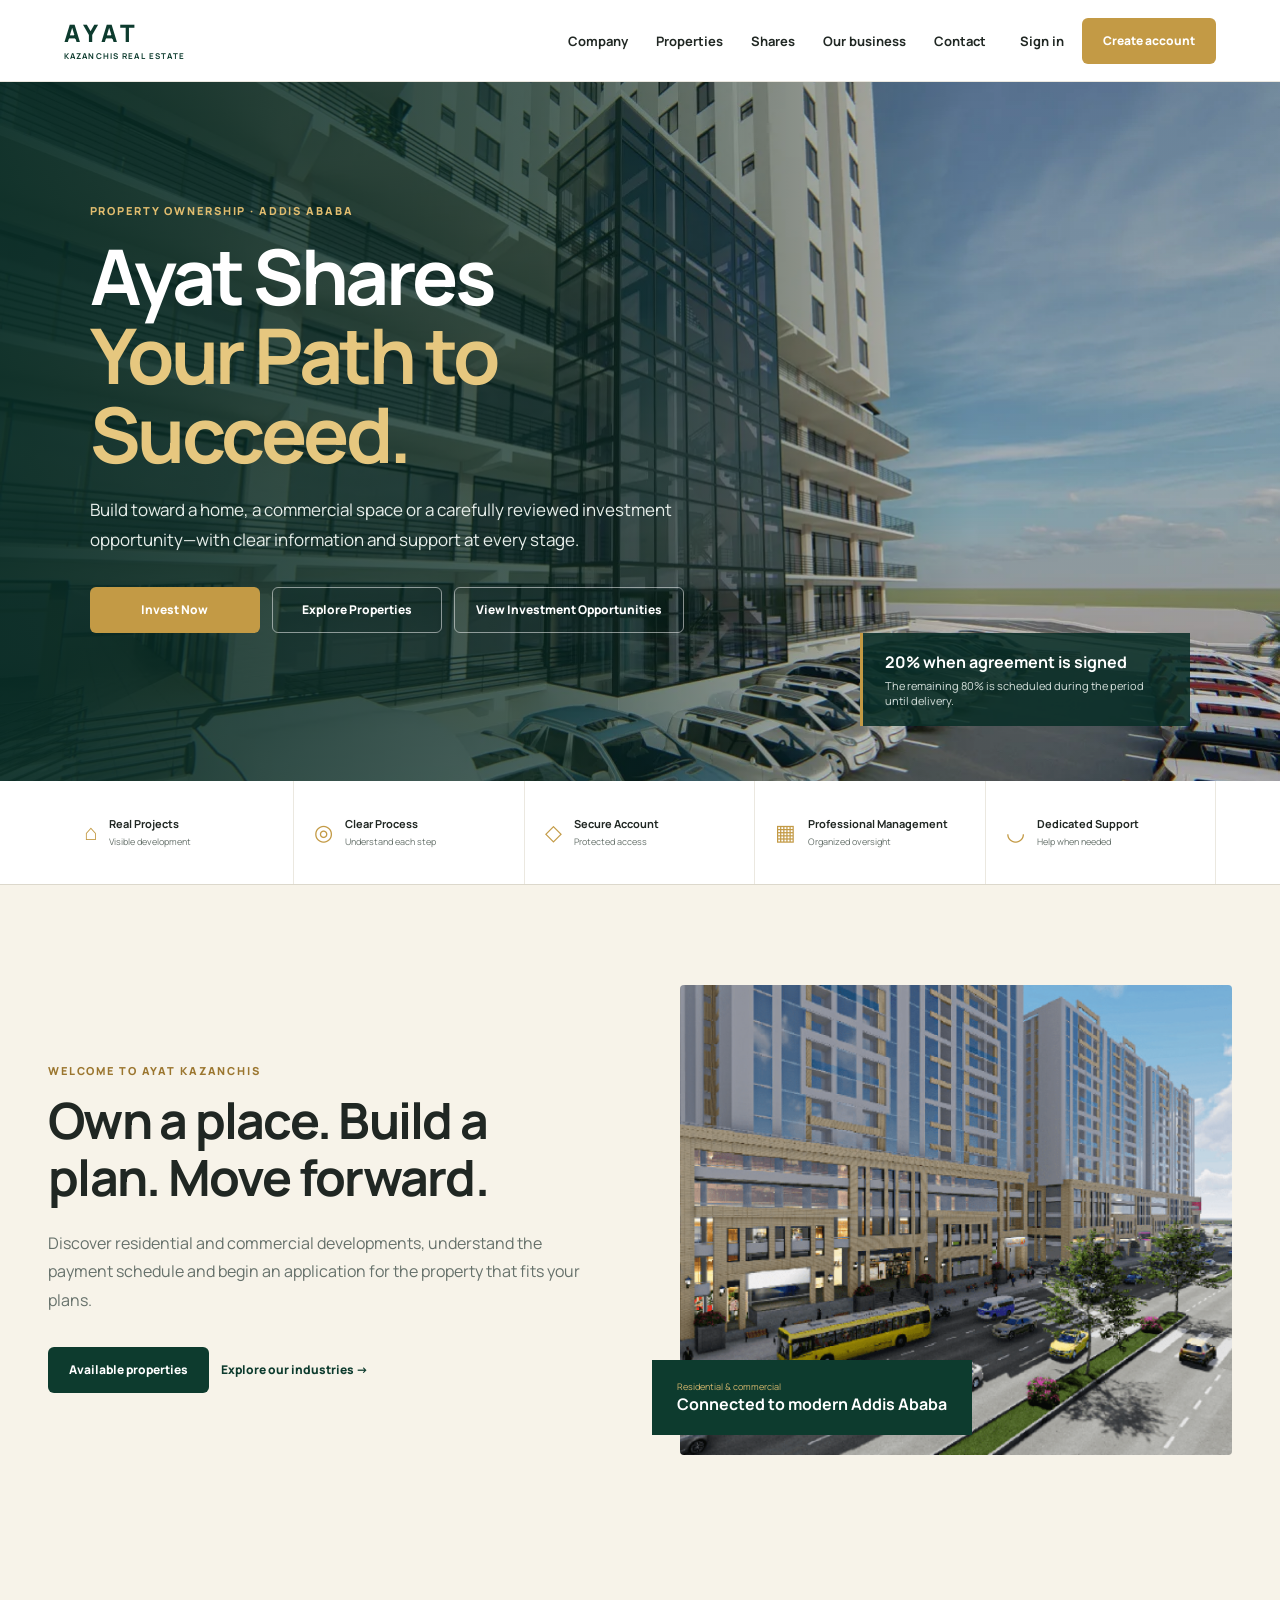
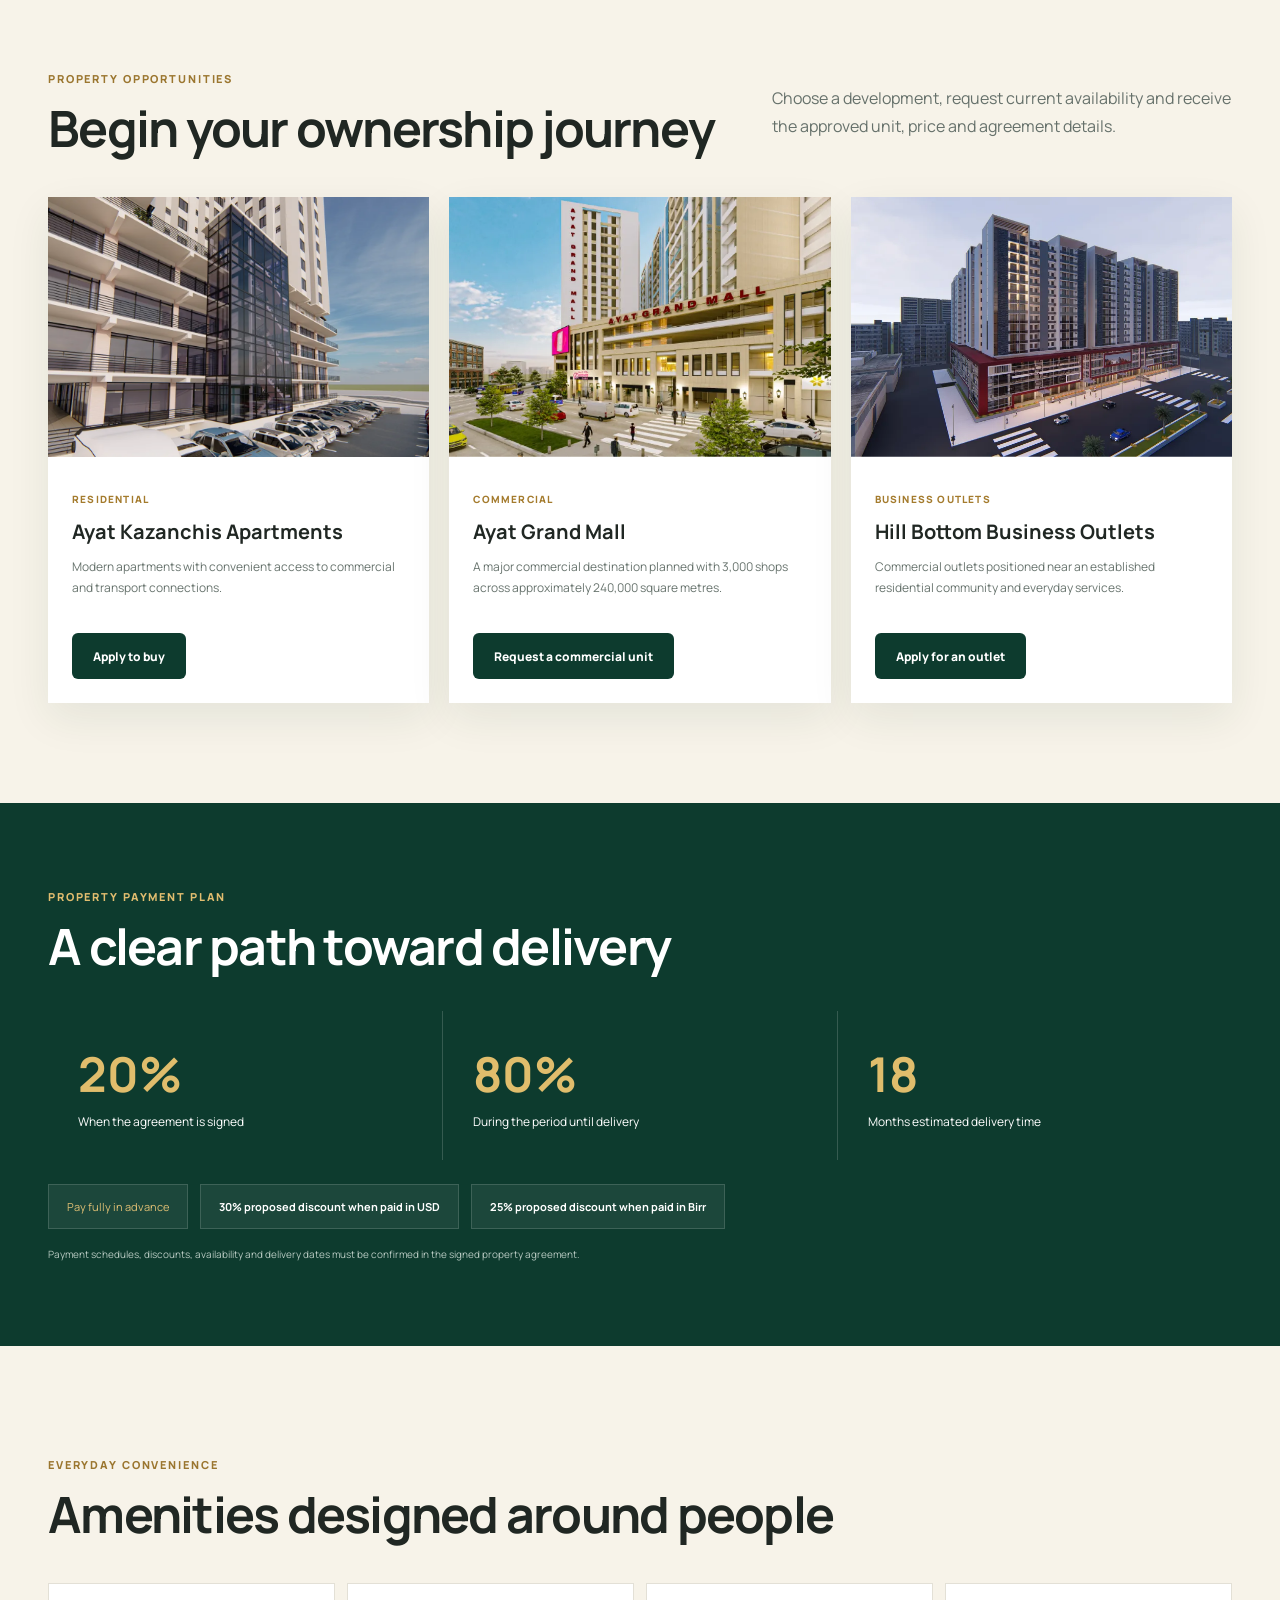
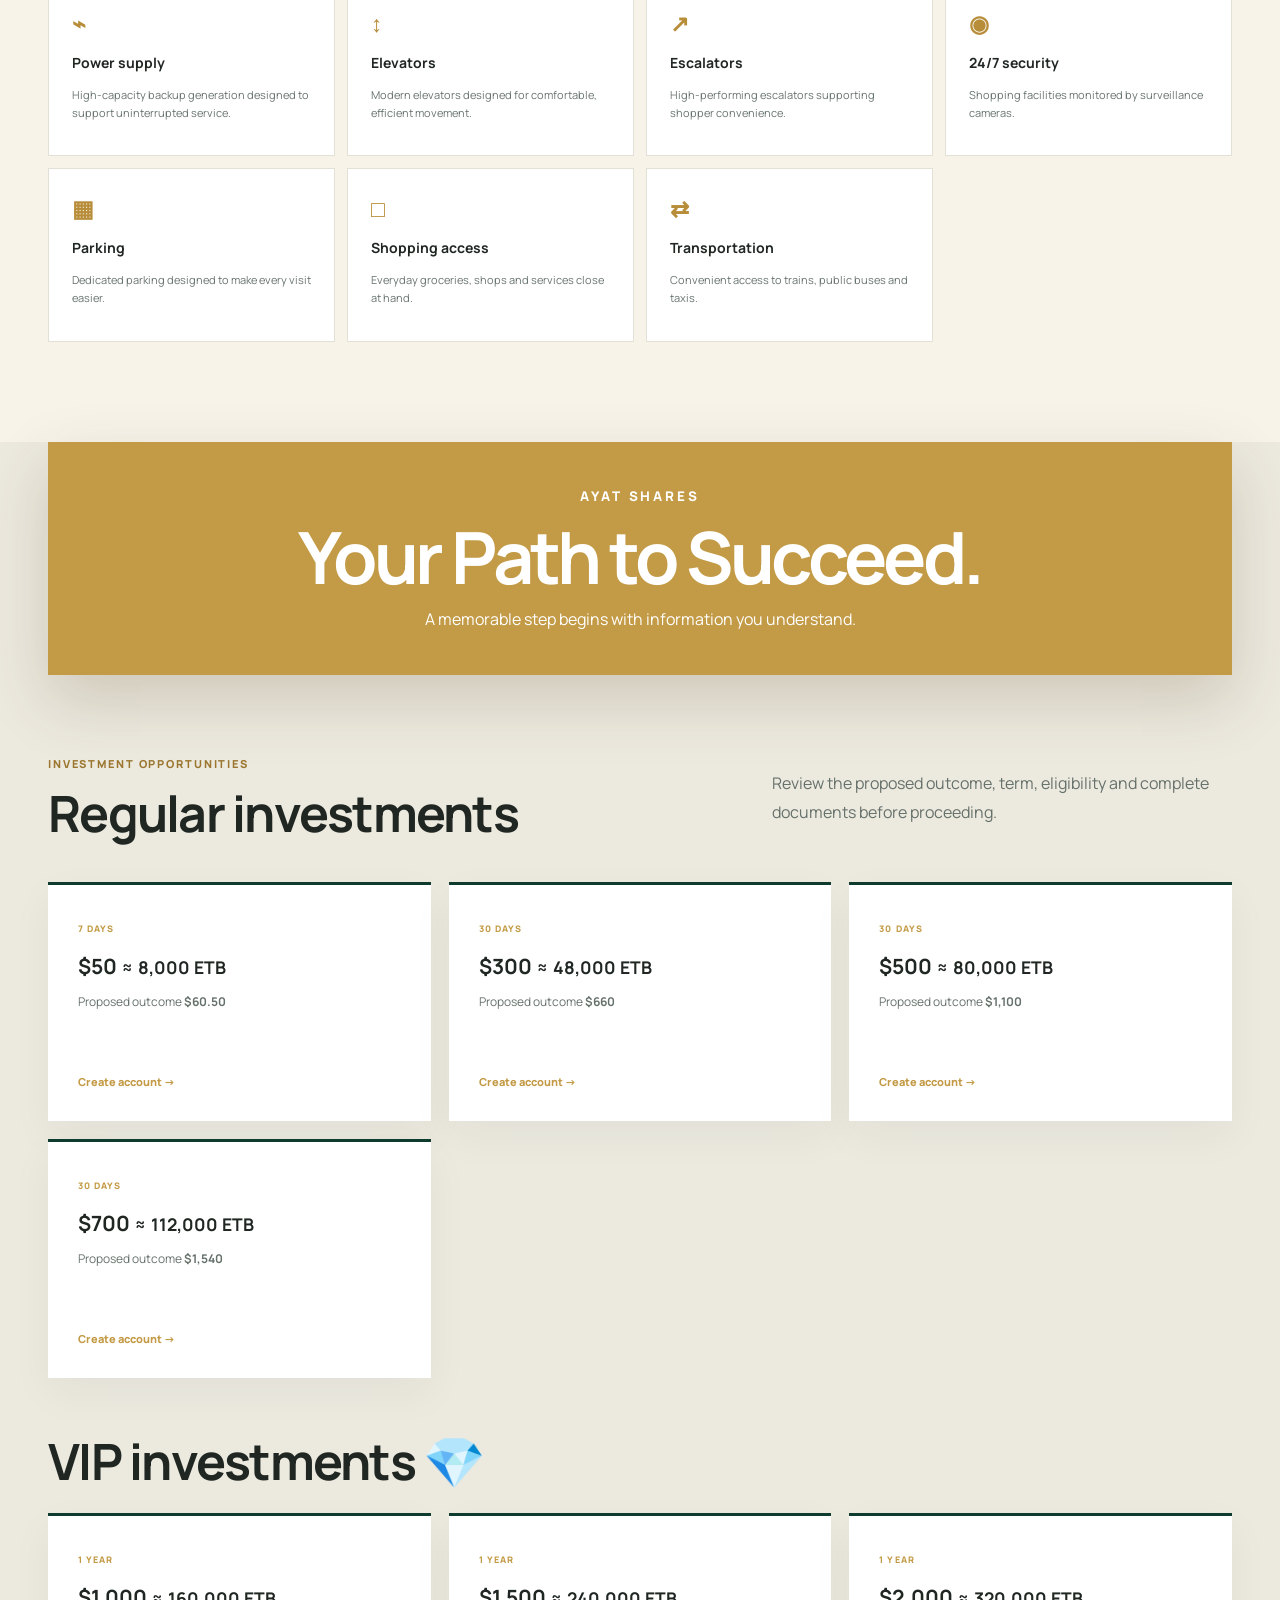
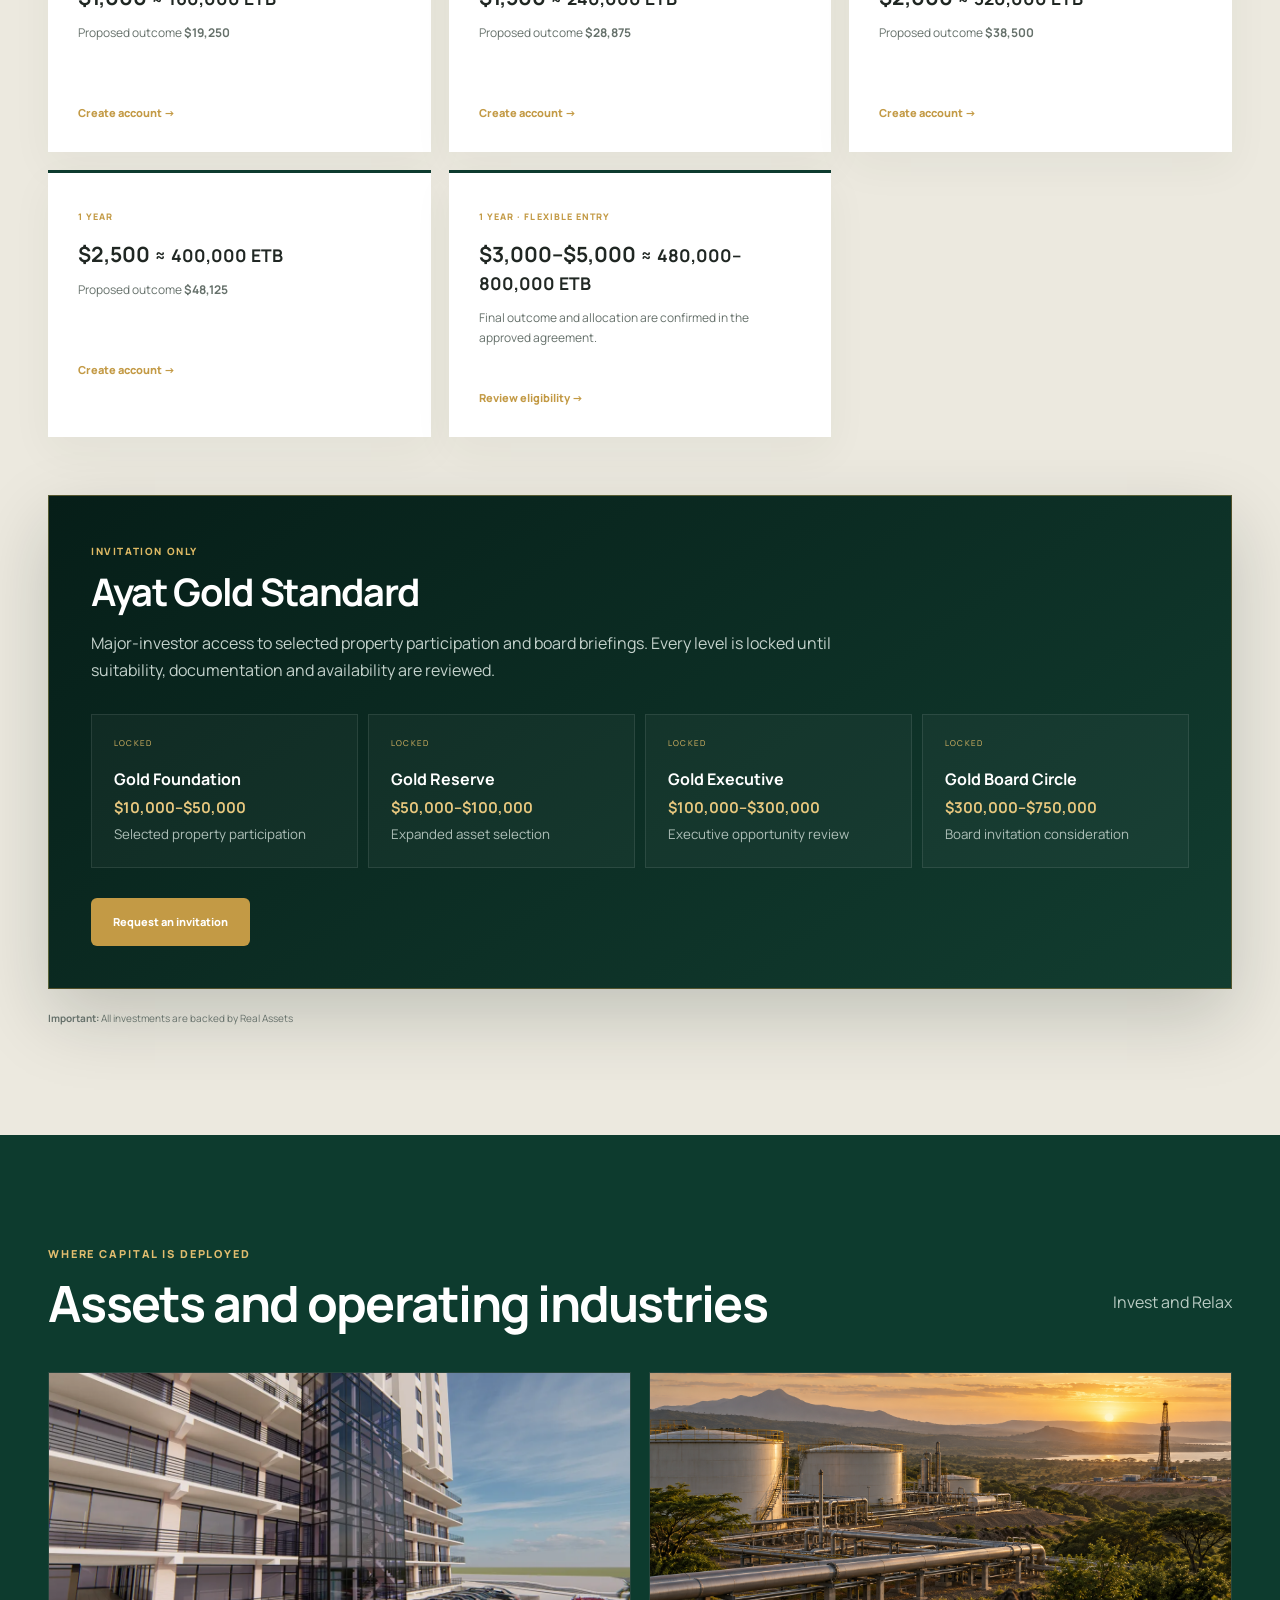
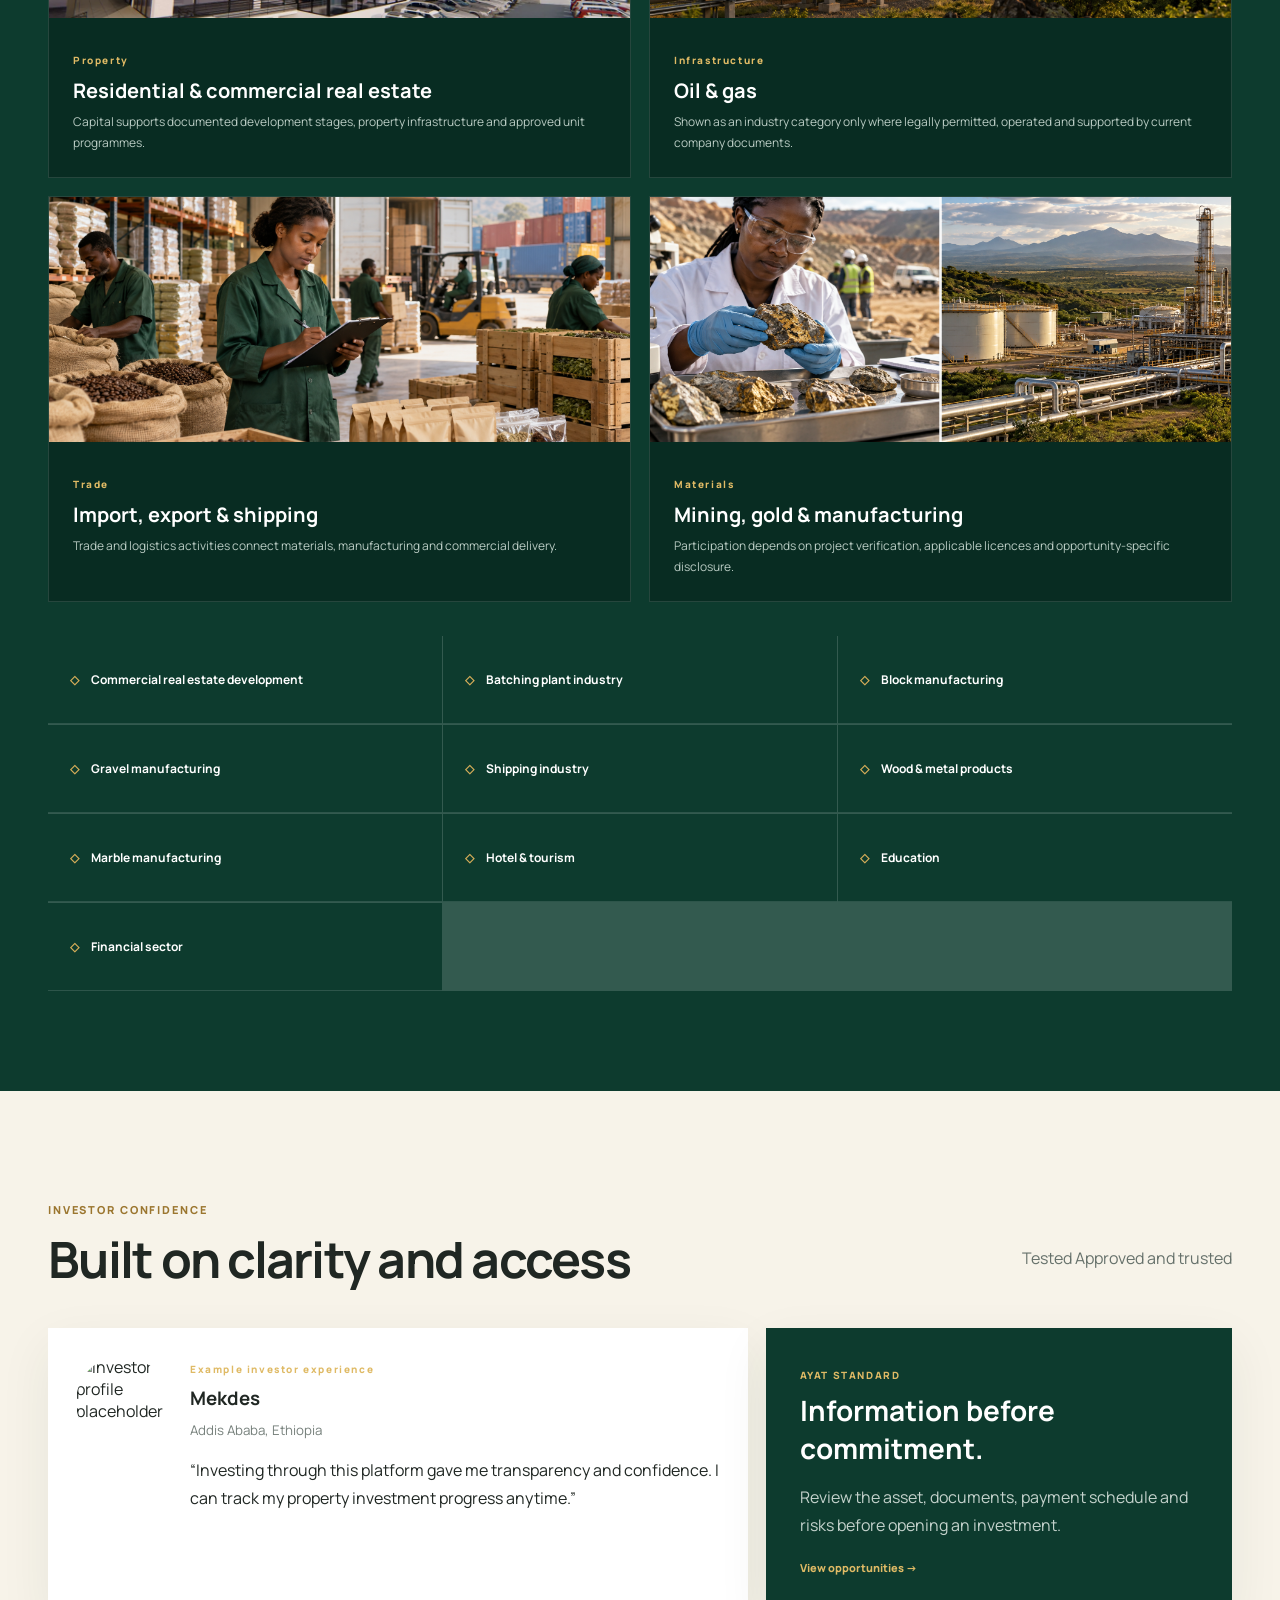
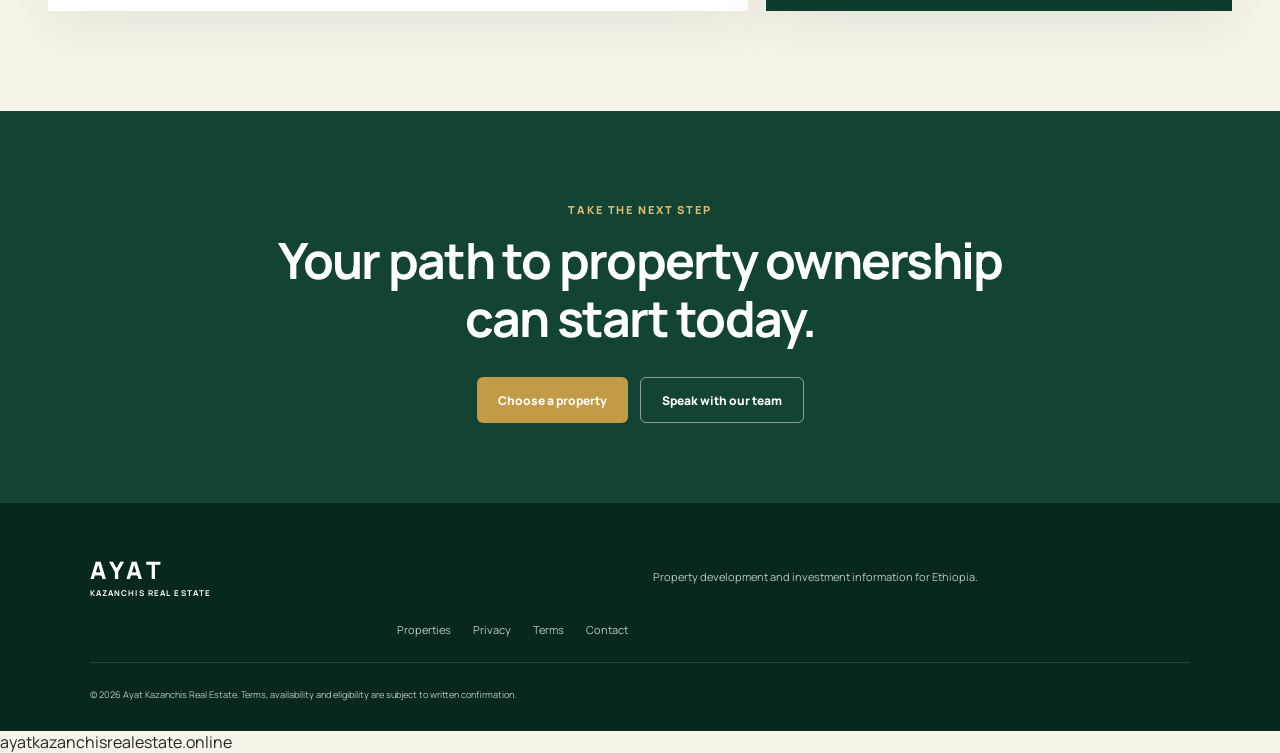
==== index.html @ 89a0fc5e "Prepare Ayat Kazanchis production platform" ====
<!doctype html>
<html lang="en"><head><meta charset="utf-8"><meta name="viewport" content="width=device-width,initial-scale=1"><meta name="description" content="Explore Ayat Kazanchis apartments, commercial property and transparent investment opportunities in Addis Ababa."><meta name="theme-color" content="#0d3b2e"><meta property="og:title" content="Ayat Kazanchis Real Estate"><meta property="og:image" content="images/ayat kazanchis apartments.webp"><title>Ayat Kazanchis Real Estate | Addis Ababa Property</title><link rel="preconnect" href="https://fonts.bunny.net"><link href="https://fonts.bunny.net/css?family=manrope:400,500,600,700,800&display=swap" rel="stylesheet"><link rel="stylesheet" href="home.css?v=20260914"><link rel="stylesheet" href="property-enhancements.css?v=20260914"><link rel="stylesheet" href="home-enhancements.css?v=20260914"><script type="application/ld+json">{"@context":"https://schema.org","@type":["Organization","LocalBusiness"],"name":"Ayat Kazanchis Real Estate","areaServed":"Ethiopia","address":{"@type":"PostalAddress","addressLocality":"Addis Ababa","addressCountry":"ET"}}</script></head><body>
<header class="site-header"><a class="wordmark" href="index.html"><span>AYAT</span><small>KAZANCHIS REAL ESTATE</small></a><button class="menu-toggle" aria-label="Open menu" aria-expanded="false">☰</button><nav class="site-nav"><a href="#about">Company</a><a href="#properties">Properties</a><a href="#opportunities">Shares</a><a href="#business">Our business</a><a href="contact.html">Contact</a></nav><div class="header-actions"><a href="login.html">Sign in</a><a class="btn btn-gold" href="register.html">Create account</a></div></header>
<main>
<section class="hero property-hero"><div class="hero-content"><p class="eyebrow">Property ownership · Addis Ababa</p><h1>Ayat Shares<br><em>Your Path to Succeed.</em></h1><p>Build toward a home, a commercial space or a carefully reviewed investment opportunity—with clear information and support at every stage.</p><div class="hero-actions"><a class="btn btn-gold" href="register.html">Invest Now</a><a class="btn btn-outline" href="#properties">Explore Properties</a><a class="btn btn-outline" href="#opportunities">View Investment Opportunities</a></div></div><div class="hero-note"><b>20% when agreement is signed</b><span>The remaining 80% is scheduled during the period until delivery.</span></div></section>
<section class="trust"><div>⌂ <span><b>Real Projects</b><small>Visible development</small></span></div><div>◎ <span><b>Clear Process</b><small>Understand each step</small></span></div><div>◇ <span><b>Secure Account</b><small>Protected access</small></span></div><div>▦ <span><b>Professional Management</b><small>Organized oversight</small></span></div><div>◡ <span><b>Dedicated Support</b><small>Help when needed</small></span></div></section>
<section class="section intro" id="about"><div><p class="eyebrow dark">Welcome to Ayat Kazanchis</p><h2>Own a place. Build a plan. Move forward.</h2><p class="body-copy">Discover residential and commercial developments, understand the payment schedule and begin an application for the property that fits your plans.</p><div class="button-row"><a class="btn btn-green" href="#properties">Available properties</a><a class="text-arrow" href="#business">Explore our industries →</a></div></div><figure class="feature-image"><img src="images/commercial_design2.1c1cf9b5.webp" alt="Ayat mixed-use commercial development" loading="lazy"><figcaption><span>Residential &amp; commercial</span><b>Connected to modern Addis Ababa</b></figcaption></figure></section>
<section class="property-showcase" id="properties"><div class="section"><div class="section-head"><div><p class="eyebrow dark">Property opportunities</p><h2>Begin your ownership journey</h2></div><p>Choose a development, request current availability and receive the approved unit, price and agreement details.</p></div><div class="property-cards"><article><img src="images/ayat kazanchis apartments.webp" alt="Ayat Kazanchis apartments" loading="lazy"><div><span>Residential</span><h3>Ayat Kazanchis Apartments</h3><p>Modern apartments with convenient access to commercial and transport connections.</p><a class="btn btn-green" href="contact.html?project=Ayat%20Kazanchis%20Apartments">Apply to buy</a></div></article><article><img src="images/grand_mall.48cd067e.webp" alt="Ayat Grand Mall" loading="lazy"><div><span>Commercial</span><h3>Ayat Grand Mall</h3><p>A major commercial destination planned with 3,000 shops across approximately 240,000 square metres.</p><a class="btn btn-green" href="contact.html?project=Ayat%20Grand%20Mall">Request a commercial unit</a></div></article><article><img src="images/ayat hill bottom apartments.webp" alt="Hill Bottom Business Outlets" loading="lazy"><div><span>Business outlets</span><h3>Hill Bottom Business Outlets</h3><p>Commercial outlets positioned near an established residential community and everyday services.</p><a class="btn btn-green" href="contact.html?project=Hill%20Bottom%20Business%20Outlets">Apply for an outlet</a></div></article></div></div></section>
<section class="purchase-terms"><div class="section"><div><p class="eyebrow">Property payment plan</p><h2>A clear path toward delivery</h2></div><div class="term-panels"><article><strong>20%</strong><span>When the agreement is signed</span></article><article><strong>80%</strong><span>During the period until delivery</span></article><article><strong>18</strong><span>Months estimated delivery time</span></article></div><div class="discounts"><span>Pay fully in advance</span><b>30% proposed discount when paid in USD</b><b>25% proposed discount when paid in Birr</b></div><p class="terms-note">Payment schedules, discounts, availability and delivery dates must be confirmed in the signed property agreement.</p></div></section>
<section class="section amenities"><div class="section-head"><div><p class="eyebrow dark">Everyday convenience</p><h2>Amenities designed around people</h2></div></div><div class="amenity-grid"><article><b>⌁</b><h3>Power supply</h3><p>High-capacity backup generation designed to support uninterrupted service.</p></article><article><b>↕</b><h3>Elevators</h3><p>Modern elevators designed for comfortable, efficient movement.</p></article><article><b>↗</b><h3>Escalators</h3><p>High-performing escalators supporting shopper convenience.</p></article><article><b>◉</b><h3>24/7 security</h3><p>Shopping facilities monitored by surveillance cameras.</p></article><article><b>▦</b><h3>Parking</h3><p>Dedicated parking designed to make every visit easier.</p></article><article><b>□</b><h3>Shopping access</h3><p>Everyday groceries, shops and services close at hand.</p></article><article><b>⇄</b><h3>Transportation</h3><p>Convenient access to trains, public buses and taxis.</p></article></div></section>
<section class="opportunities" id="opportunities"><div class="section"><div class="share-statement"><small>AYAT SHARES</small><strong>Your Path to Succeed.</strong><p>A memorable step begins with information you understand.</p></div><div class="section-head"><div><p class="eyebrow dark">Investment opportunities</p><h2>Regular investments</h2></div><p>Review the proposed outcome, term, eligibility and complete documents before proceeding.</p></div><div class="plan-grid"><article><span>7 DAYS</span><h3>$50 <small>≈ 8,000 ETB</small></h3><p>Proposed outcome <b>$60.50</b></p><a href="register.html">Create account →</a></article><article><span>30 DAYS</span><h3>$300 <small>≈ 48,000 ETB</small></h3><p>Proposed outcome <b>$660</b></p><a href="register.html">Create account →</a></article><article><span>30 DAYS</span><h3>$500 <small>≈ 80,000 ETB</small></h3><p>Proposed outcome <b>$1,100</b></p><a href="register.html">Create account →</a></article><article><span>30 DAYS</span><h3>$700 <small>≈ 112,000 ETB</small></h3><p>Proposed outcome <b>$1,540</b></p><a href="register.html">Create account →</a></article></div><h2 class="vip-heading">VIP investments 💎</h2><div class="plan-grid vip-grid"><article><span>1 YEAR</span><h3>$1,000 <small>≈ 160,000 ETB</small></h3><p>Proposed outcome <b>$19,250</b></p><a href="register.html">Create account →</a></article><article><span>1 YEAR</span><h3>$1,500 <small>≈ 240,000 ETB</small></h3><p>Proposed outcome <b>$28,875</b></p><a href="register.html">Create account →</a></article><article><span>1 YEAR</span><h3>$2,000 <small>≈ 320,000 ETB</small></h3><p>Proposed outcome <b>$38,500</b></p><a href="register.html">Create account →</a></article><article><span>1 YEAR</span><h3>$2,500 <small>≈ 400,000 ETB</small></h3><p>Proposed outcome <b>$48,125</b></p><a href="register.html">Create account →</a></article><article><span>1 YEAR · FLEXIBLE ENTRY</span><h3>$3,000–$5,000 <small>≈ 480,000–800,000 ETB</small></h3><p>Final outcome and allocation are confirmed in the approved agreement.</p><a href="register.html">Review eligibility →</a></article></div><div class="gold-standard"><div class="gold-intro"><span>INVITATION ONLY</span><h2>Ayat Gold Standard</h2><p>Major-investor access to selected property participation and board briefings. Every level is locked until suitability, documentation and availability are reviewed.</p></div><div class="gold-levels"><article><i>LOCKED</i><b>Gold Foundation</b><strong>$10,000–$50,000</strong><small>Selected property participation</small></article><article><i>LOCKED</i><b>Gold Reserve</b><strong>$50,000–$100,000</strong><small>Expanded asset selection</small></article><article><i>LOCKED</i><b>Gold Executive</b><strong>$100,000–$300,000</strong><small>Executive opportunity review</small></article><article><i>LOCKED</i><b>Gold Board Circle</b><strong>$300,000–$750,000</strong><small>Board invitation consideration</small></article></div><a class="gold-request" href="contact.html?project=Ayat%20Gold%20Standard%20Board%20Access">Request an invitation</a></div><p class="fine"><b>Important:</b> All investments are backed by Real Assets</p></div></section>
<section class="business" id="business"><div class="section"><div class="section-head"><div><p class="eyebrow">Where capital is deployed</p><h2>Assets and operating industries</h2></div><p>Invest and Relax</p></div><div class="asset-story-grid"><article><img src="images/ayat kazanchis apartments.webp" alt="Ayat residential property"><div><span>Property</span><h3>Residential &amp; commercial real estate</h3><p>Capital supports documented development stages, property infrastructure and approved unit programmes.</p></div></article><article><img src="images/oil-gas-infrastructure-v2.png" alt="Illustrative oil and gas infrastructure" loading="lazy"><div><span>Infrastructure</span><h3>Oil &amp; gas</h3><p>Shown as an industry category only where legally permitted, operated and supported by current company documents.</p></div></article><article><img src="images/import-export.png" alt="Import and export logistics" loading="lazy"><div><span>Trade</span><h3>Import, export &amp; shipping</h3><p>Trade and logistics activities connect materials, manufacturing and commercial delivery.</p></div></article><article><img src="images/gold-oil-gas.png" alt="Gold and mining activity" loading="lazy"><div><span>Materials</span><h3>Mining, gold &amp; manufacturing</h3><p>Participation depends on project verification, applicable licences and opportunity-specific disclosure.</p></div></article></div><div class="industry-list"><span>Commercial real estate development</span><span>Batching plant industry</span><span>Block manufacturing</span><span>Gravel manufacturing</span><span>Shipping industry</span><span>Wood &amp; metal products</span><span>Marble manufacturing</span><span>Hotel &amp; tourism</span><span>Education</span><span>Financial sector</span></div></div></section>
<section class="section testimonials" aria-labelledby="testimonial-title"><div class="section-head"><div><p class="eyebrow dark">Investor confidence</p><h2 id="testimonial-title">Built on clarity and access</h2></div><p>Tested Approved and trusted</p></div><div class="testimonial-grid"><article><img src="images/home/elena-floyd.jpg" alt="Investor profile placeholder" loading="lazy"><div><span>Example investor experience</span><h3>Mekdes</h3><small>Addis Ababa, Ethiopia</small><p>“Investing through this platform gave me transparency and confidence. I can track my property investment progress anytime.”</p><b></b></div></article><article class="trust-quote"><span>AYAT STANDARD</span><h3>Information before commitment.</h3><p>Review the asset, documents, payment schedule and risks before opening an investment.</p><a href="#opportunities">View opportunities →</a></article></div></section>
<section class="cta"><p class="eyebrow">Take the next step</p><h2>Your path to property ownership can start today.</h2><div><a class="btn btn-gold" href="#properties">Choose a property</a><a class="btn btn-outline" href="contact.html">Speak with our team</a></div></section>
</main><footer><a class="wordmark inverse" href="index.html"><span>AYAT</span><small>KAZANCHIS REAL ESTATE</small></a><p>Property development and investment information for Ethiopia.</p><nav><a href="#properties">Properties</a><a href="privacy.html">Privacy</a><a href="terms.html">Terms</a><a href="contact.html">Contact</a></nav><small>© 2026 Ayat Kazanchis Real Estate. Terms, availability and eligibility are subject to written confirmation.</small></footer><div class="activity-popup" data-activity hidden><span>RECENT PLATFORM ACTIVITY</span><p data-activity-copy></p><small data-activity-time></small></div><div class="mobile-cta"><a href="#properties">Properties</a><a href="register.html">Invest Now</a></div><script src="home.js?v=20260914"></script></body></html>
ayatkazanchisrealestate.online
---- home.css ----
:root{--green:#0d3b2e;--gold:#c39a45;--ivory:#f7f3e9;--sage:#e8efe8;--ink:#202723;--muted:#66716b;--line:#dcd8cc}*{box-sizing:border-box}html{scroll-behavior:smooth}body{margin:0;background:var(--ivory);color:var(--ink);font-family:Manrope,Arial,sans-serif}a{color:inherit;text-decoration:none}.site-header{height:82px;padding:0 clamp(20px,5vw,76px);display:flex;align-items:center;gap:34px;background:#fff;border-bottom:1px solid #eae7df;position:sticky;top:0;z-index:30}.wordmark{display:flex;flex-direction:column;color:var(--green);line-height:1}.wordmark span{font-weight:800;font-size:24px;letter-spacing:.18em}.wordmark small{font-size:8px;letter-spacing:.14em;margin-top:7px;font-weight:700}.site-nav{display:flex;gap:28px;margin-left:auto;font-size:13px;font-weight:700}.site-nav a:hover{color:var(--gold)}.header-actions{display:flex;align-items:center;gap:18px;font-size:13px;font-weight:700}.btn{min-height:46px;padding:0 21px;display:inline-flex;align-items:center;justify-content:center;border-radius:6px;font-weight:800;font-size:12px}.btn-gold{background:var(--gold);color:#fff}.btn-green{background:var(--green);color:#fff}.btn-outline{border:1px solid #ffffff80;color:#fff}.menu-toggle{display:none;border:0;background:none;font-size:24px;color:var(--green)}.hero{min-height:680px;padding:110px clamp(20px,7vw,110px) 55px;display:flex;flex-direction:column;justify-content:space-between;color:#fff;background:linear-gradient(90deg,#082c25eb 0,#082c25b5 40%,#082c2519 73%),url('images/ayat-kazanchis-hero.png') center/cover}.hero-content{max-width:690px}.eyebrow{text-transform:uppercase;color:#e1bd6f;font-weight:800;letter-spacing:.17em;font-size:11px}.eyebrow.dark{color:#9b762f}.hero h1{font-size:clamp(42px,6vw,78px);line-height:1.03;margin:18px 0 22px;letter-spacing:-.045em}.hero h1 em{font-style:normal;color:#e6c77f}.hero-content>p:not(.eyebrow){max-width:610px;font-size:17px;line-height:1.75;color:#e7eeea}.hero-actions,.button-row{display:flex;gap:12px;margin-top:32px}.hero-note{align-self:flex-end;width:330px;padding:18px 22px;border-left:3px solid var(--gold);background:#092d27dd}.hero-note b,.hero-note span{display:block}.hero-note span{margin-top:5px;font-size:11px;color:#d6e0dc}.trust{padding:0 clamp(20px,5vw,76px);min-height:104px;background:#fff;display:grid;grid-template-columns:repeat(5,1fr);border-bottom:1px solid var(--line)}.trust>div{display:flex;align-items:center;gap:12px;padding:20px;border-right:1px solid #ebe8e0;color:var(--gold);font-size:22px}.trust span{display:grid}.trust b{color:var(--ink);font-size:11px}.trust small{color:var(--muted);font-size:9px;margin-top:4px}.section{max-width:1240px;margin:auto;padding:100px 28px}.intro,.dashboard-preview{display:grid;grid-template-columns:1fr 1fr;align-items:center;gap:80px}.section h2,.business h2,.cta h2{font-size:clamp(31px,4vw,50px);line-height:1.15;letter-spacing:-.035em;margin:14px 0 22px}.body-copy,.section-head>p{color:var(--muted);line-height:1.8}.text-arrow{color:var(--green);font-size:12px;font-weight:800;align-self:center}.feature-image{margin:0;position:relative}.feature-image img{width:100%;height:470px;object-fit:cover;border-radius:4px}.feature-image figcaption{position:absolute;left:-28px;bottom:25px;padding:20px 25px;background:var(--green);color:#fff;display:grid}.feature-image figcaption span{font-size:9px;color:#d5b66d}.opportunities{background:#ece9df}.section-head{display:flex;justify-content:space-between;align-items:end;gap:40px;margin-bottom:40px}.section-head h2{margin-bottom:0}.section-head>p{max-width:460px}.plan-grid,.project-grid{display:grid;grid-template-columns:repeat(3,1fr);gap:18px}.plan-grid article{background:#fff;padding:30px;border-top:3px solid var(--green);box-shadow:0 15px 40px #23372a0c}.plan-grid article.featured{background:var(--green);color:#fff;border-color:var(--gold)}.plan-grid article>span,.project-grid article span{font-size:9px;font-weight:800;letter-spacing:.12em;color:var(--gold)}.plan-grid h3{font-size:21px;margin:15px 0 10px}.plan-grid p{min-height:65px;color:var(--muted);font-size:12px;line-height:1.7}.featured p,.featured dt{color:#c8d5d0!important}.plan-grid dl{border-top:1px solid #ddd;margin:22px 0}.plan-grid dl div{padding:12px 0;border-bottom:1px solid #ddd;display:flex;justify-content:space-between;font-size:11px}.plan-grid dt{color:var(--muted)}.plan-grid dd{margin:0;font-weight:700}.plan-grid a,.project-grid a{font-size:11px;color:var(--gold);font-weight:800}.fine{font-size:10px;color:var(--muted);margin-top:22px}.project-grid article{background:#fff;box-shadow:0 12px 34px #20332912}.project-photo{height:260px;background-image:url('images/ayat-kazanchis-hero.png');background-size:cover}.p1{background-position:75%}.p2{background-position:50%}.p3{background-position:95%}.project-grid article>div:last-child{padding:22px}.project-grid h3{margin:9px 0;font-size:18px}.project-grid p{color:var(--muted);font-size:11px}.business{background:var(--green);color:#fff}.business .section{max-width:1240px}.business .section-head>p{color:#becdc7}.sector-grid{display:grid;grid-template-columns:repeat(4,1fr);gap:1px;background:#ffffff28}.sector-grid article{padding:30px;background:var(--green)}.sector-grid span{color:var(--gold);font-size:10px}.sector-grid p{color:#bdcdc6;font-size:11px;line-height:1.7}.preview-card{padding:30px;background:#fff;border:1px solid #e0ded5;box-shadow:0 30px 70px #183c2c17;border-radius:10px}.preview-top{display:flex;justify-content:space-between;font-size:11px}.preview-top b{color:#32805e}.preview-balance{display:block;font-size:38px;color:var(--green);margin:28px 0 3px}.preview-card small{color:var(--muted)}.preview-stats{display:grid;grid-template-columns:1fr 1fr;gap:10px;margin:25px 0}.preview-stats span{padding:18px;background:var(--sage);font-size:10px}.preview-stats b{display:block;font-size:21px;color:var(--green)}.preview-links{display:grid}.preview-links span{padding:14px 0;border-top:1px solid var(--line);font-size:11px;font-weight:700}.cta{text-align:center;background:#124333;color:#fff;padding:80px 20px}.cta h2{max-width:760px;margin:15px auto 30px}.cta>div{display:flex;justify-content:center;gap:12px}footer{padding:55px clamp(25px,7vw,100px) 30px;background:#07271f;color:#b9c8c2;display:grid;grid-template-columns:1fr 1fr;gap:25px;font-size:11px}footer .inverse{color:#fff}footer nav{display:flex;justify-content:flex-end;gap:22px}footer>small{grid-column:1/-1;border-top:1px solid #ffffff1f;padding-top:25px}.mobile-cta{display:none}
@media(max-width:850px){.site-header{height:68px;padding:0 18px}.site-nav{position:absolute;display:none;top:68px;left:0;right:0;padding:22px;background:#fff;flex-direction:column}.site-nav.open{display:flex}.menu-toggle{display:block;margin-left:auto}.header-actions>a:first-child{display:none}.hero{min-height:610px;padding:80px 22px 28px;background-position:62%}.hero-note{align-self:flex-start;width:min(100%,330px)}.trust{grid-template-columns:1fr 1fr;padding:10px}.trust>div{padding:14px}.trust>div:last-child{grid-column:1/-1}.intro,.dashboard-preview{grid-template-columns:1fr;gap:45px}.feature-image img{height:330px}.feature-image figcaption{left:12px}.section{padding:72px 20px}.section-head{align-items:flex-start;flex-direction:column;gap:12px}.plan-grid,.project-grid{grid-template-columns:1fr}.plan-grid p{min-height:0}.sector-grid{grid-template-columns:1fr 1fr}.cta>div{flex-direction:column}footer{grid-template-columns:1fr}footer nav{justify-content:flex-start;flex-wrap:wrap}.mobile-cta{position:fixed;z-index:50;bottom:0;left:0;right:0;display:grid;grid-template-columns:1fr 1.4fr;background:#fff;padding:9px 12px;box-shadow:0 -5px 25px #102e2128}.mobile-cta a{min-height:46px;display:grid;place-items:center;font-size:12px;font-weight:800}.mobile-cta a:last-child{background:var(--gold);color:#fff;border-radius:5px}body{padding-bottom:64px}}@media(max-width:520px){.wordmark span{font-size:18px}.wordmark small{font-size:6px}.header-actions{display:none}.hero h1{font-size:44px}.hero-actions{flex-direction:column}.sector-grid{grid-template-columns:1fr}.preview-stats{grid-template-columns:1fr}.project-photo{height:230px}}
---- property-enhancements.css ----
.property-hero{background-image:linear-gradient(90deg,#082c25ed 0,#082c25b5 42%,#082c2520 76%),url('images/ayat kazanchis apartments.webp')}.property-cards{display:grid;grid-template-columns:repeat(3,1fr);gap:20px}.property-cards article{overflow:hidden;background:#fff;box-shadow:0 15px 40px #17382a15}.property-cards img{width:100%;height:260px;object-fit:cover}.property-cards article>div{padding:24px}.property-cards span{color:#a47b2d;font-size:10px;font-weight:800;text-transform:uppercase;letter-spacing:.12em}.property-cards h3{font-size:20px;margin:10px 0}.property-cards p{min-height:64px;color:#68746e;font-size:12px;line-height:1.7}.purchase-terms{background:#0d3b2e;color:#fff}.purchase-terms .section{padding-top:75px;padding-bottom:75px}.term-panels{display:grid;grid-template-columns:repeat(3,1fr);gap:1px;background:#ffffff2a;margin-top:35px}.term-panels article{padding:30px;background:#0d3b2e;display:grid}.term-panels strong{color:#e0bd6c;font-size:48px}.term-panels span{margin-top:7px;font-size:12px}.discounts{display:flex;flex-wrap:wrap;gap:12px;margin-top:24px}.discounts>*{padding:14px 18px;background:#ffffff10;border:1px solid #ffffff25;font-size:11px}.discounts span{color:#dfbf74}.terms-note{color:#b7c9c1;font-size:10px;margin-top:18px}.amenity-grid{display:grid;grid-template-columns:repeat(4,1fr);gap:12px}.amenity-grid article{padding:23px;background:#fff;border:1px solid #e3e0d6}.amenity-grid b{color:#b78d39;font-size:23px}.amenity-grid h3{font-size:14px}.amenity-grid p{color:#68746e;font-size:11px;line-height:1.6}.share-statement{margin:-100px 0 70px;padding:45px;background:#c39a45;color:#fff;text-align:center;box-shadow:0 25px 60px #4f3c1730}.share-statement small{display:block;font-weight:800;letter-spacing:.22em}.share-statement strong{display:block;font-size:clamp(35px,6vw,72px);line-height:1.1;margin:12px 0;letter-spacing:-.05em}.share-statement p{margin:0}.vip-heading{margin-top:55px!important}.industry-list{display:grid;grid-template-columns:repeat(3,1fr);gap:1px;background:#ffffff28}.industry-list span{min-height:88px;padding:22px;display:flex;align-items:center;background:#0d3b2e;border-bottom:1px solid #ffffff22;font-size:12px;font-weight:700}.industry-list span:before{content:'◇';color:#d7ae59;margin-right:12px}.business .section-head>p{color:#b9cbc3}@media(max-width:850px){.property-cards{grid-template-columns:1fr}.property-cards img{height:240px}.term-panels{grid-template-columns:1fr}.amenity-grid{grid-template-columns:1fr 1fr}.share-statement{margin:-72px 0 50px;padding:30px 18px}.industry-list{grid-template-columns:1fr 1fr}}@media(max-width:520px){.amenity-grid,.industry-list{grid-template-columns:1fr}.discounts>*{width:100%}.property-hero{background-position:47% center}}
---- home-enhancements.css ----
.asset-story-grid{display:grid;grid-template-columns:repeat(2,minmax(0,1fr));gap:18px;margin-bottom:34px}.asset-story-grid article{min-height:390px;position:relative;overflow:hidden;background:#082c22;border:1px solid #ffffff1f}.asset-story-grid img{width:100%;height:245px;object-fit:cover}.asset-story-grid div{padding:24px}.asset-story-grid span,.testimonial-grid span,.gold-standard span{color:#dfba65;font-size:10px;font-weight:800;letter-spacing:.16em}.asset-story-grid h3{margin:8px 0;font-size:20px}.asset-story-grid p{margin:0;color:#b9cbc3;font-size:12px;line-height:1.7}.testimonials{background:#f7f3e9}.testimonial-grid{display:grid;grid-template-columns:1.5fr 1fr;gap:18px}.testimonial-grid article{background:#fff;box-shadow:0 18px 50px #18352812}.testimonial-grid article:first-child{padding:28px;display:grid;grid-template-columns:92px 1fr;gap:22px}.testimonial-grid img{width:92px;height:92px;border-radius:50%;object-fit:cover}.testimonial-grid h3{margin:7px 0}.testimonial-grid small{color:#77817c}.testimonial-grid p{font-size:16px;line-height:1.75}.testimonial-grid b{display:block;color:#8b6b2c;font-size:9px;line-height:1.5}.trust-quote{padding:34px;background:#0d3b2e!important;color:#fff}.trust-quote h3{font-size:28px}.trust-quote p{color:#c4d2cc}.trust-quote a{color:#dfba65;font-size:11px;font-weight:800}.gold-standard{margin-top:58px;padding:42px;background:linear-gradient(145deg,#061e18,#123d30);color:#fff;border:1px solid #c39a4566;box-shadow:0 28px 70px #091d1630}.gold-intro{max-width:740px}.gold-intro h2{margin:10px 0;font-size:38px}.gold-intro p{color:#c4d2cc;line-height:1.7}.gold-levels{display:grid;grid-template-columns:repeat(4,1fr);gap:10px;margin:30px 0}.gold-levels article{padding:22px;background:#ffffff08;border:1px solid #ffffff18}.gold-levels i,.gold-levels b,.gold-levels strong,.gold-levels small{display:block}.gold-levels i{color:#dfba65;font-size:8px;font-style:normal;letter-spacing:.15em}.gold-levels b{margin-top:20px}.gold-levels strong{margin:7px 0;color:#e7c77e;font-size:15px}.gold-levels small{color:#aebfb8;line-height:1.5}.gold-request{min-height:48px;padding:0 22px;display:inline-flex;align-items:center;background:#c39a45;color:#fff;border-radius:6px;font-size:11px;font-weight:800}.activity-popup{position:fixed;right:22px;bottom:22px;z-index:80;width:min(360px,calc(100vw - 28px));padding:18px 20px;background:#fff;border-left:4px solid #c39a45;box-shadow:0 18px 55px #081d1645;transform:translateY(20px);opacity:0;transition:.3s}.activity-popup.show{transform:none;opacity:1}.activity-popup>span{color:#9b762f;font-size:8px;font-weight:800;letter-spacing:.14em}.activity-popup p{margin:7px 0 4px;color:#17221d;font-size:12px;font-weight:700;line-height:1.5}.activity-popup small{color:#77817c;font-size:9px}.hero-actions{flex-wrap:wrap}.hero-actions .btn{min-width:170px}.method,.submit-btn,.btn,.gold-request{isolation:isolate}.method:hover,.method:focus-visible{color:#10231b!important}.method.selected,.method.selected:hover,.method.selected:focus-visible{background:#fff8e9!important;color:#10231b!important;border-color:#c39a45!important}.method:hover .method-name,.method:focus-visible .method-name,.method.selected .method-name,.method:hover small,.method.selected small{color:#10231b!important}.method:focus-visible,.btn:focus-visible,.gold-request:focus-visible{outline:3px solid #e4bd65;outline-offset:3px}
@media(max-width:850px){.asset-story-grid,.testimonial-grid{grid-template-columns:1fr}.gold-standard{padding:28px 18px}.gold-levels{grid-template-columns:1fr 1fr}.activity-popup{right:14px;bottom:78px}.hero-actions .btn{width:100%}}
@media(max-width:520px){.asset-story-grid{gap:12px}.asset-story-grid article{min-height:0}.asset-story-grid img{height:210px}.testimonial-grid article:first-child{grid-template-columns:64px 1fr;padding:20px}.testimonial-grid img{width:64px;height:64px}.testimonial-grid p,.testimonial-grid b{grid-column:1/-1}.gold-levels{grid-template-columns:1fr}.gold-intro h2{font-size:31px}.gold-request{width:100%;justify-content:center}.method{min-height:72px;height:auto;padding:11px 12px}.method-name{line-height:1.3}.method-name small{display:block;margin-top:4px}.form-card{padding:30px 20px 22px}}
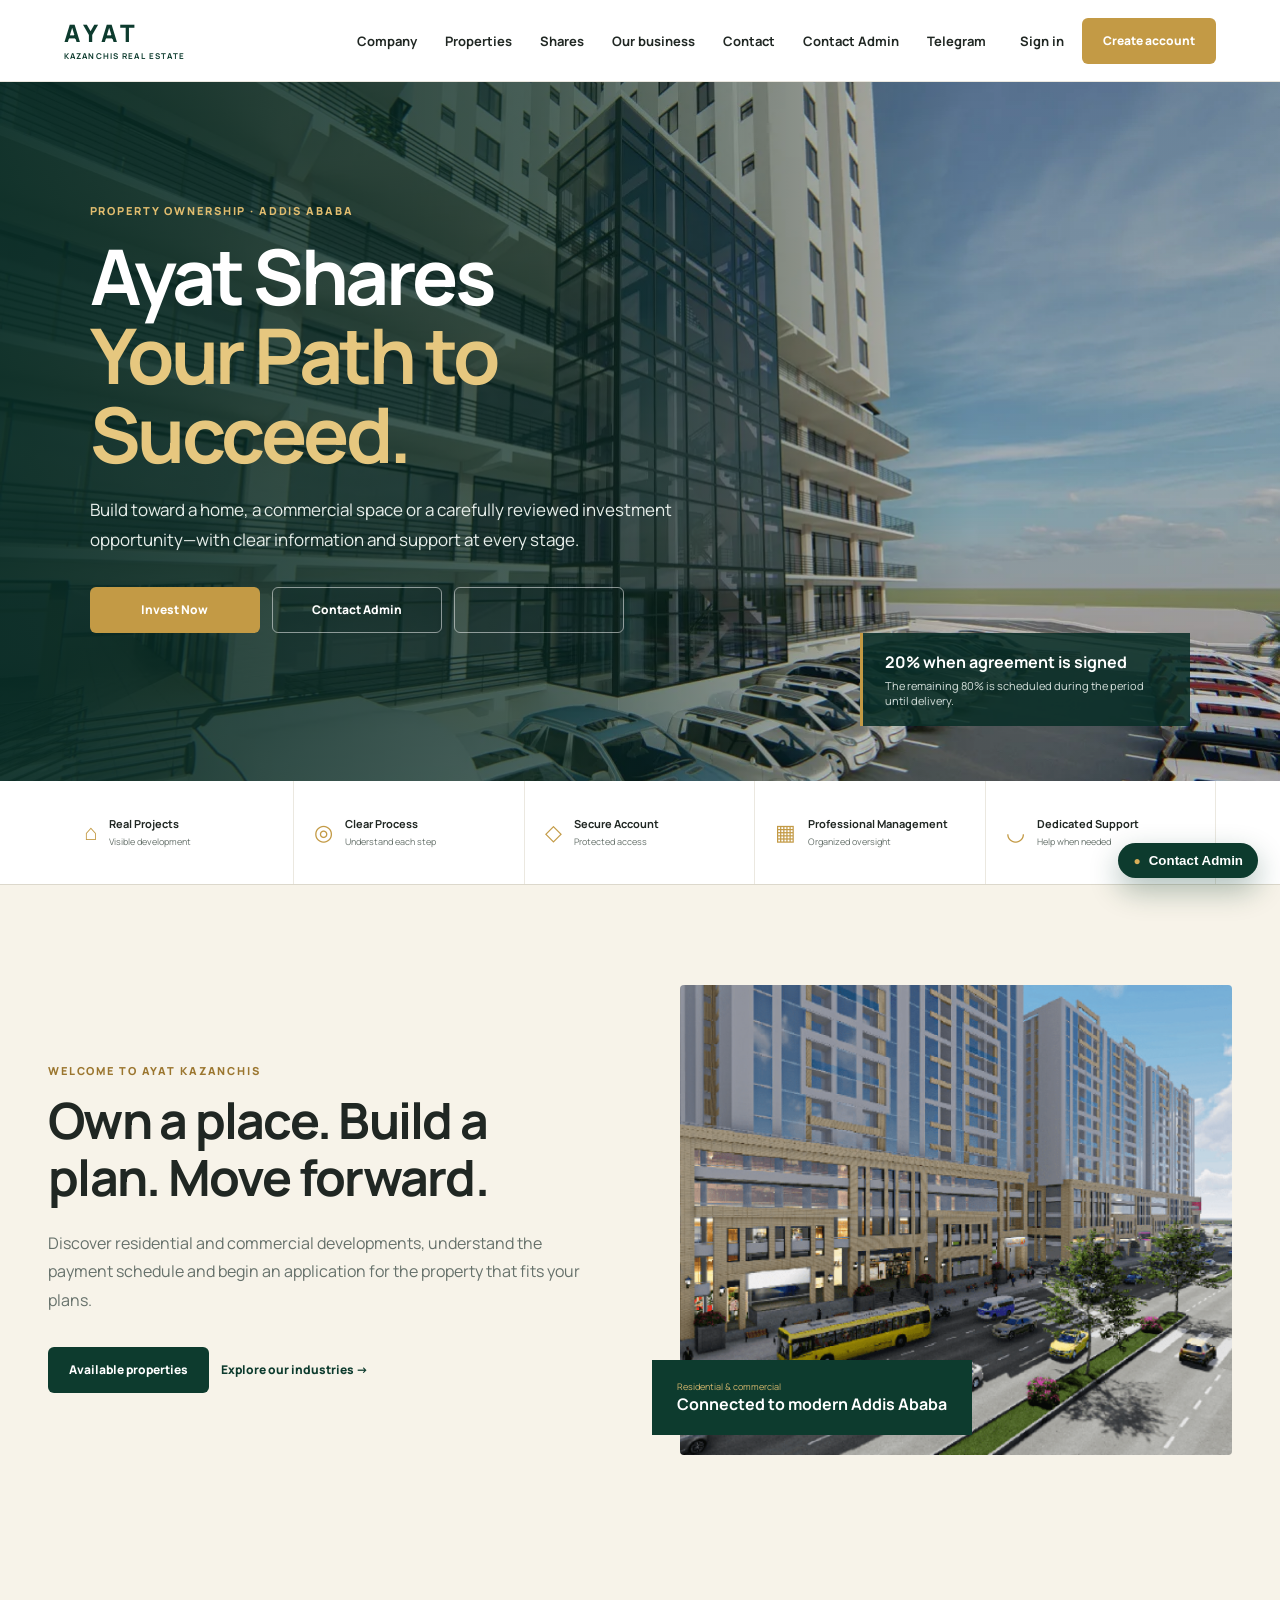
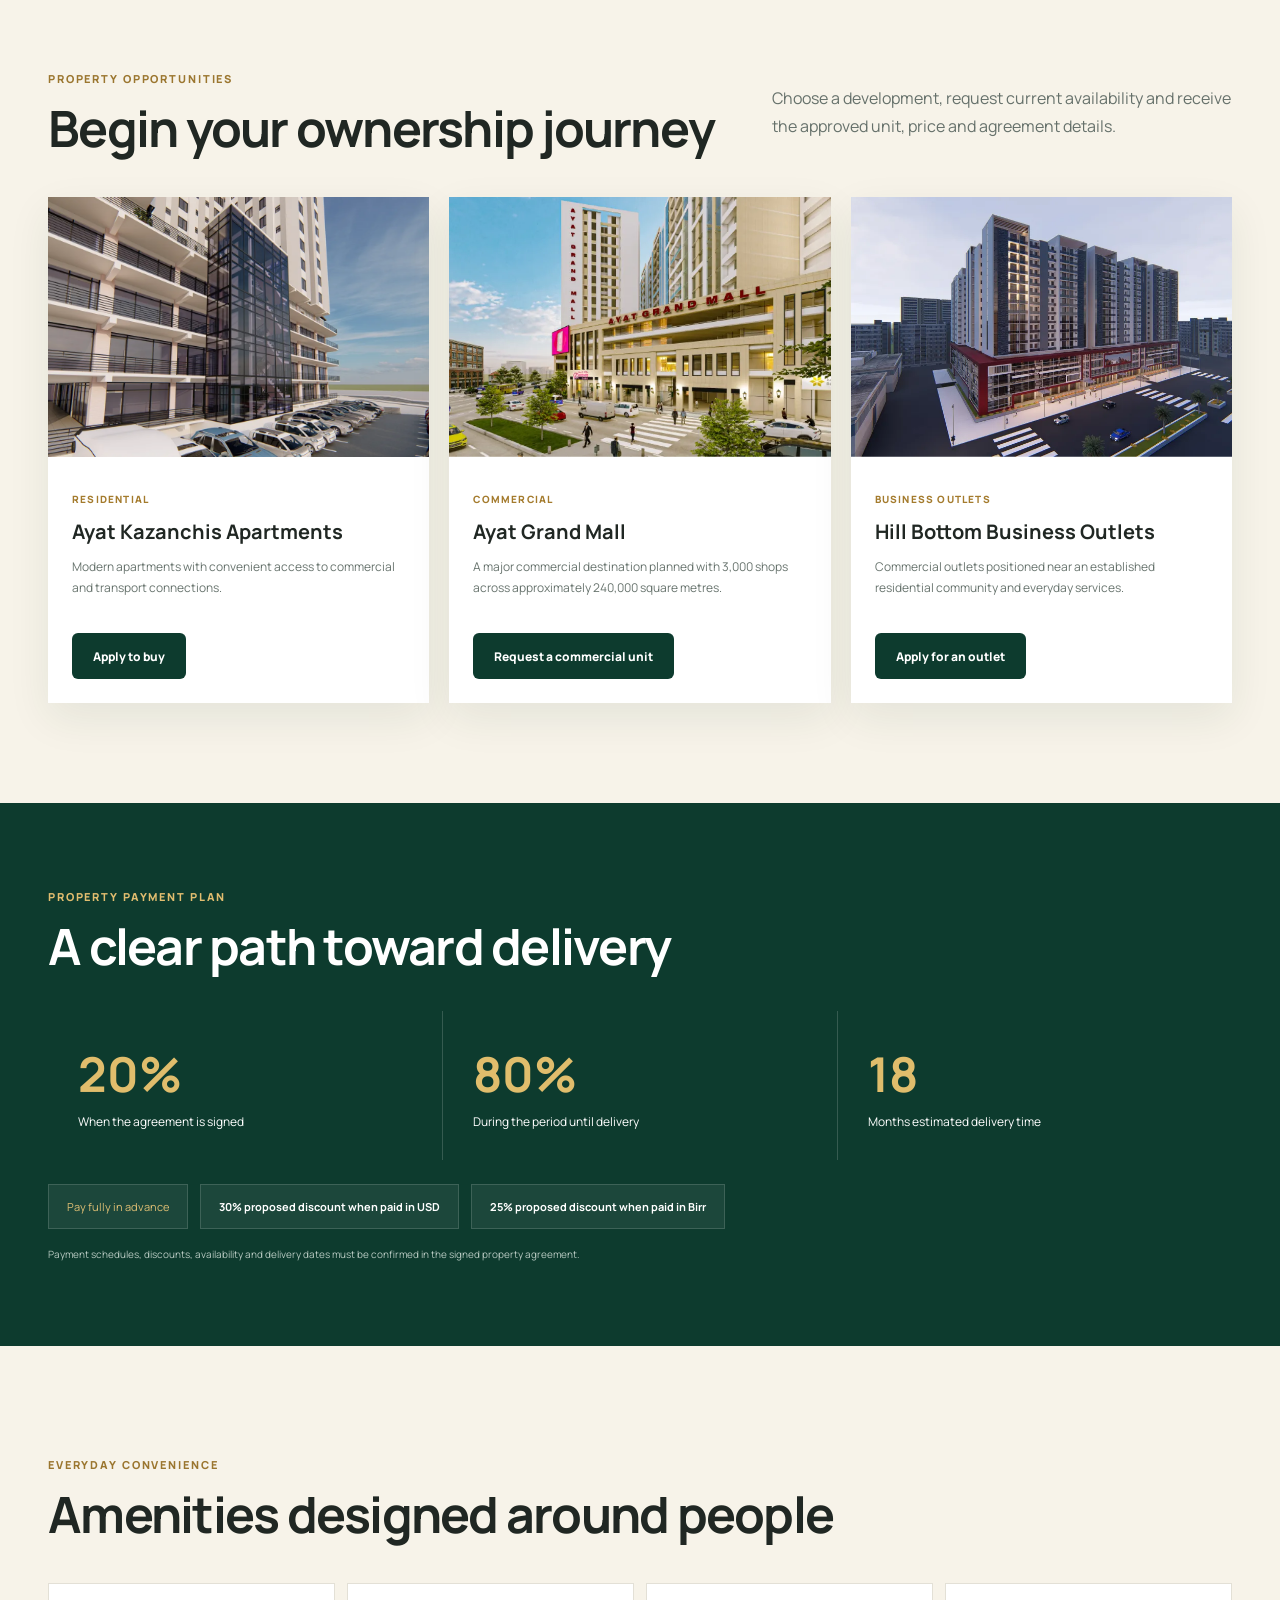
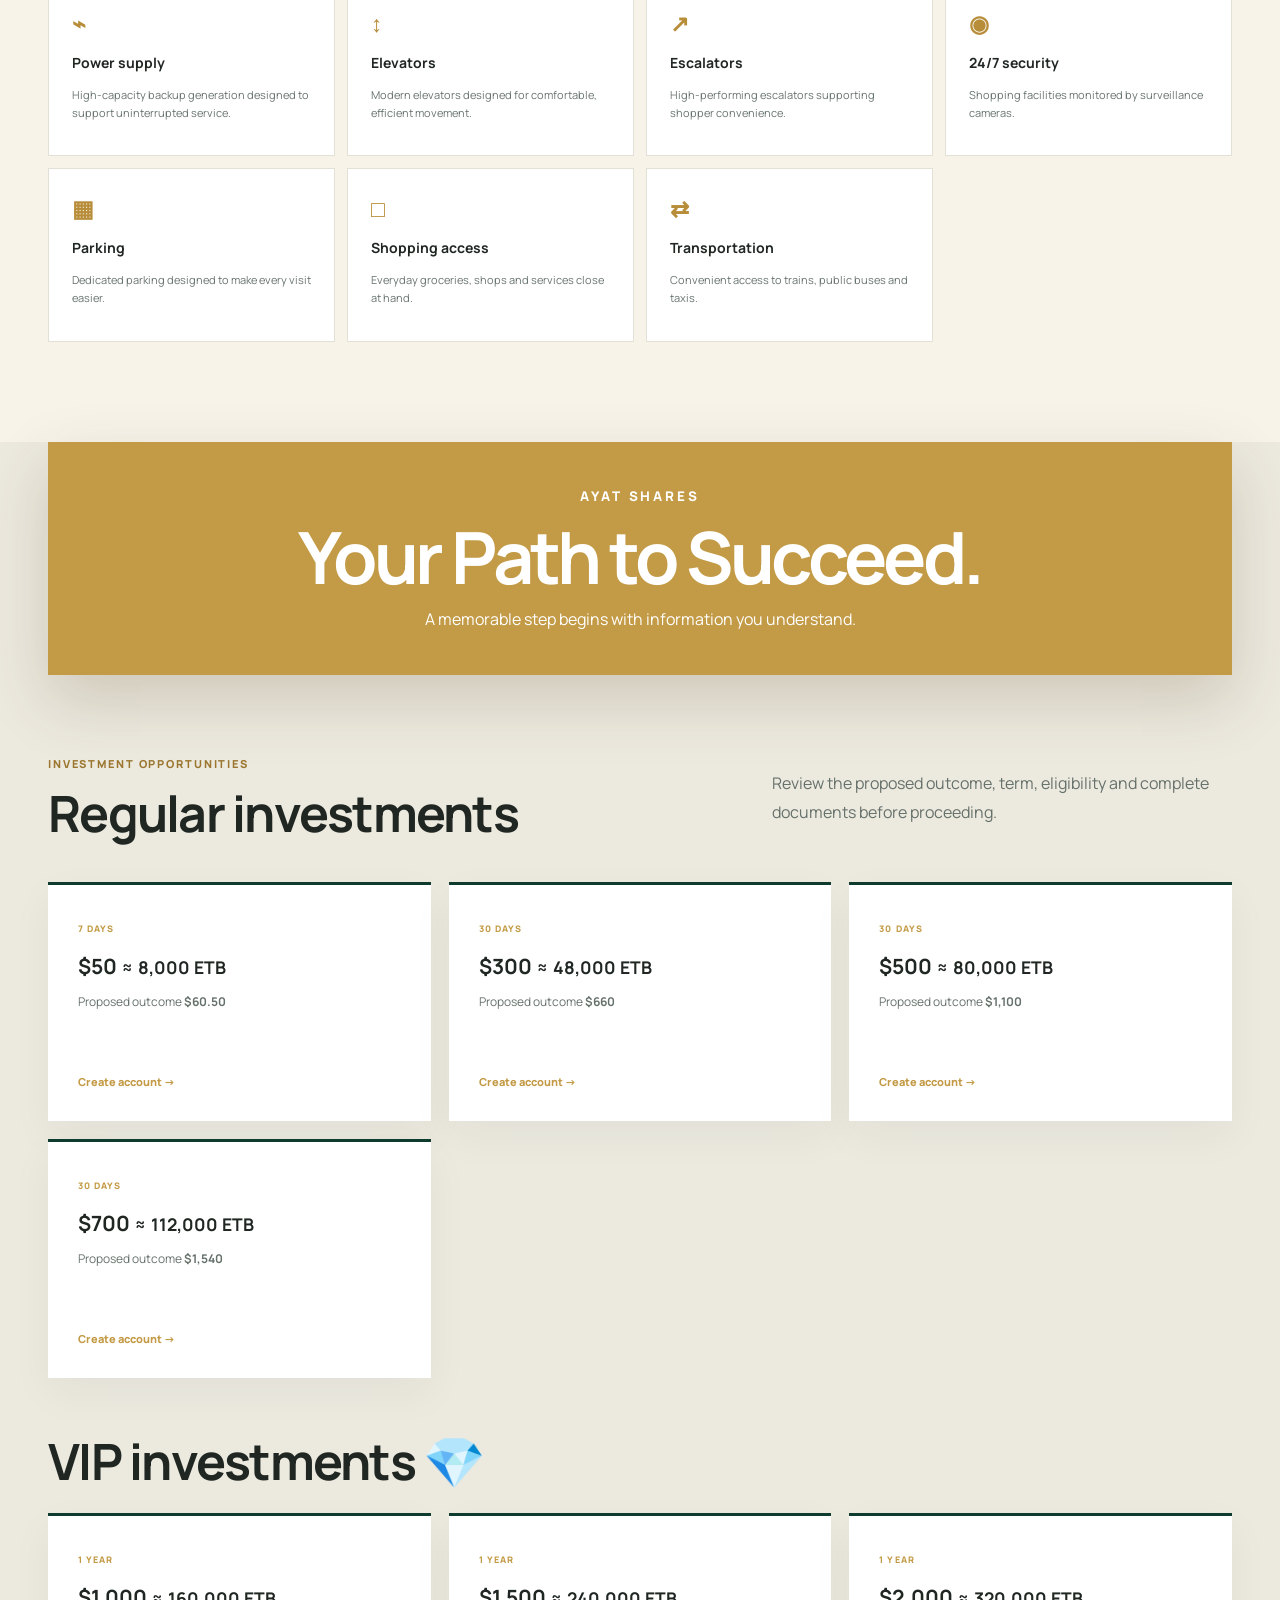
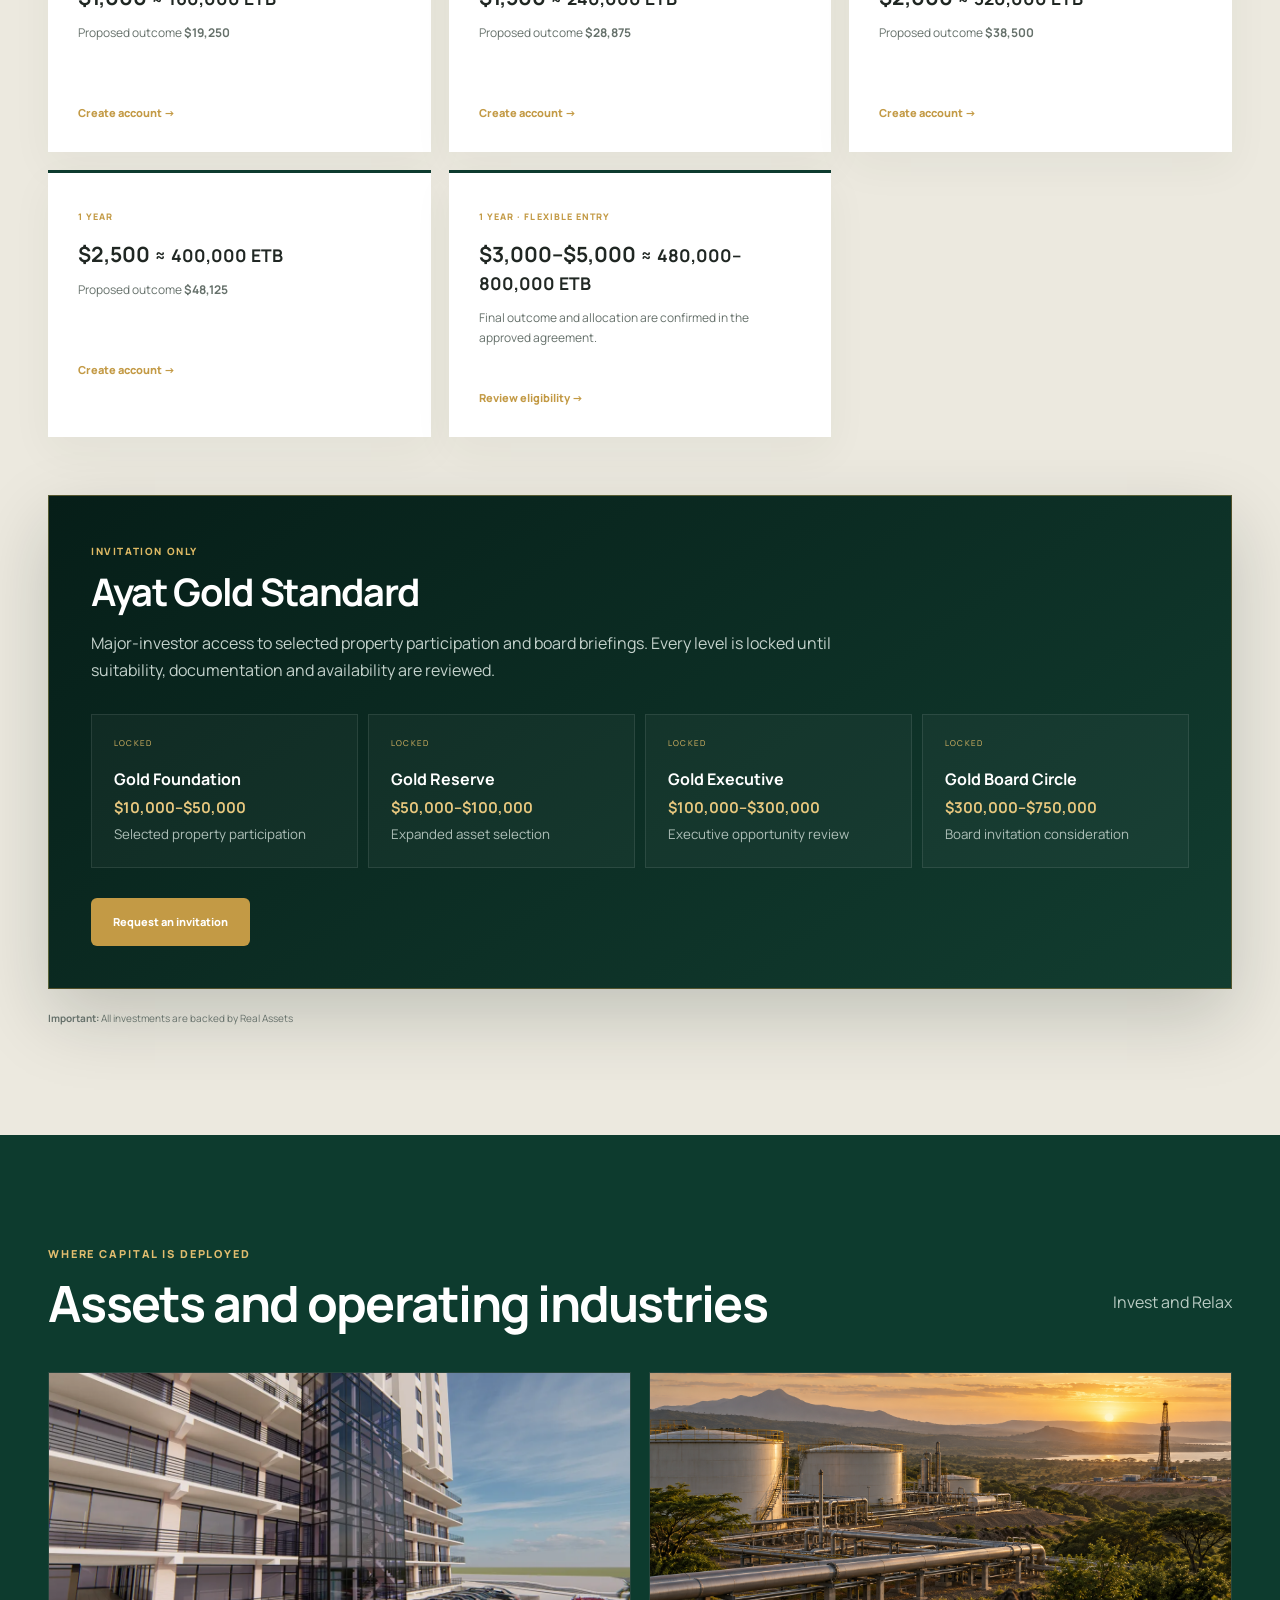
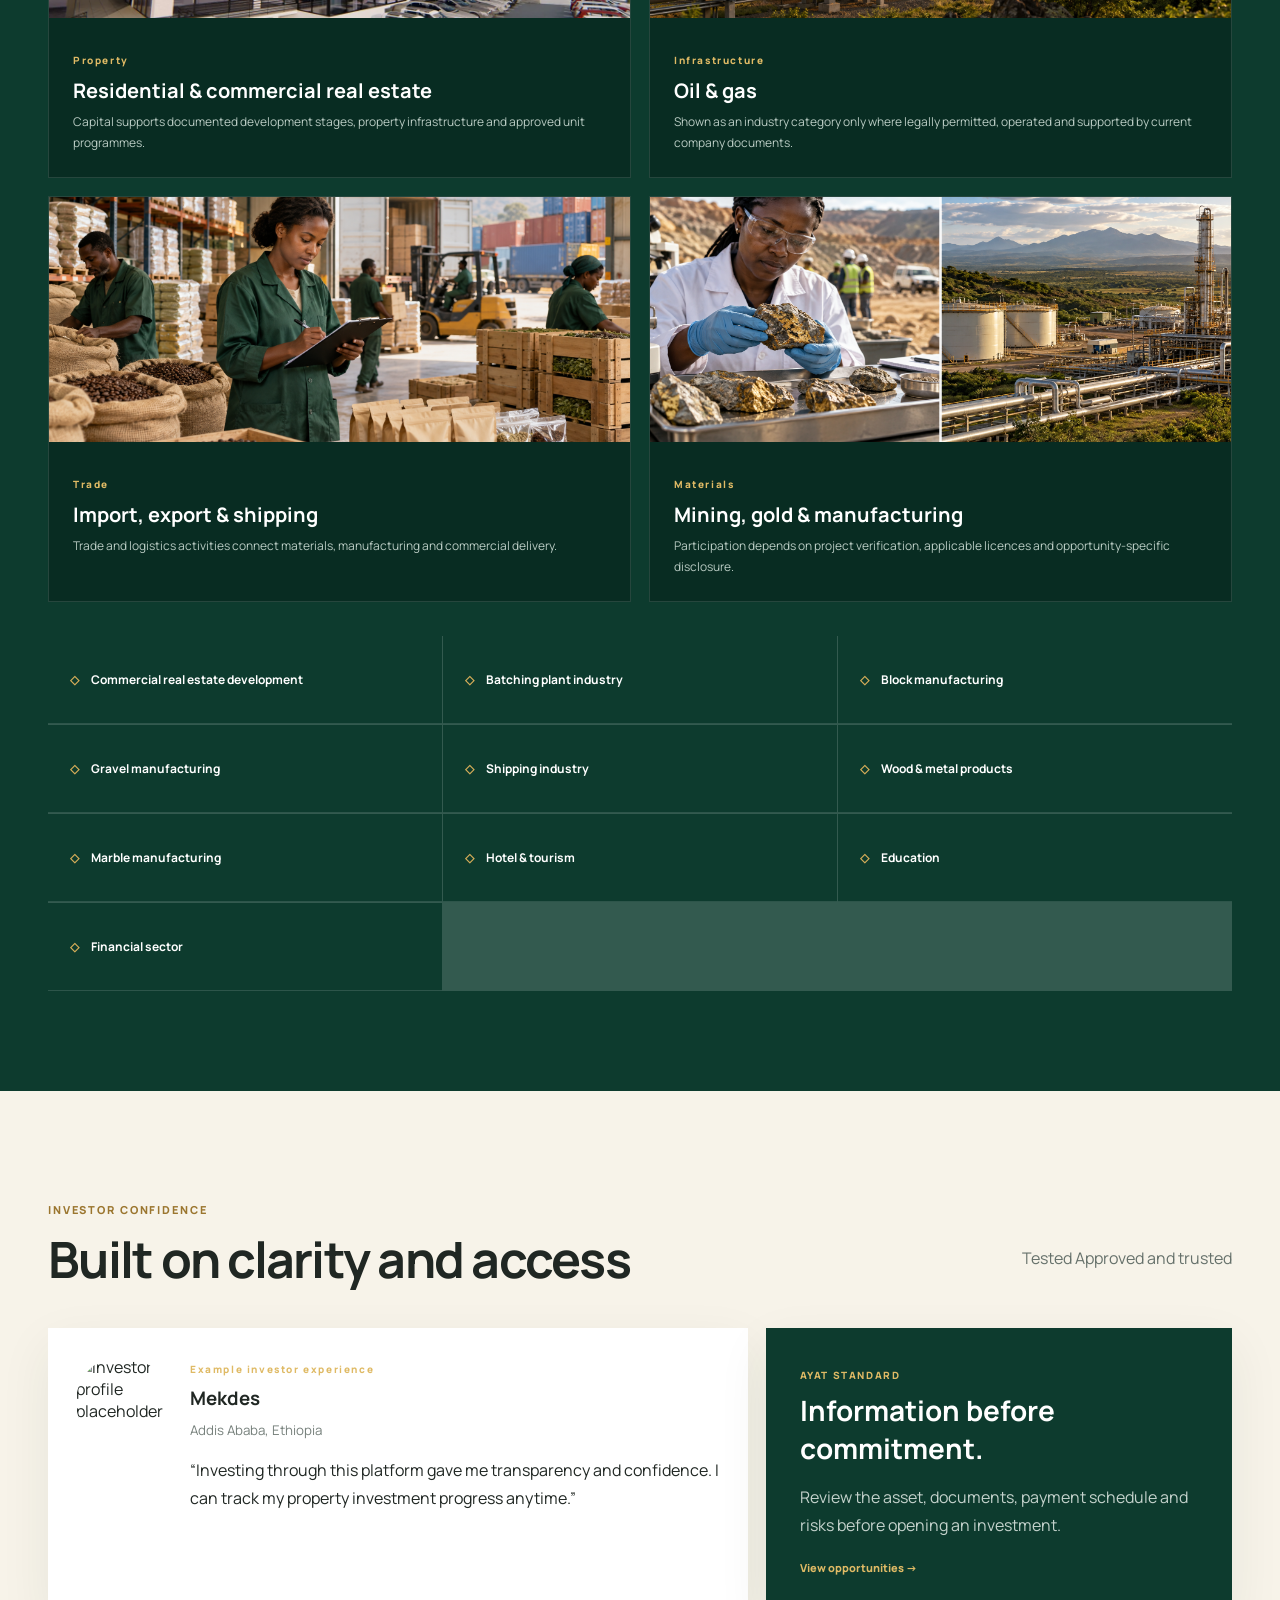
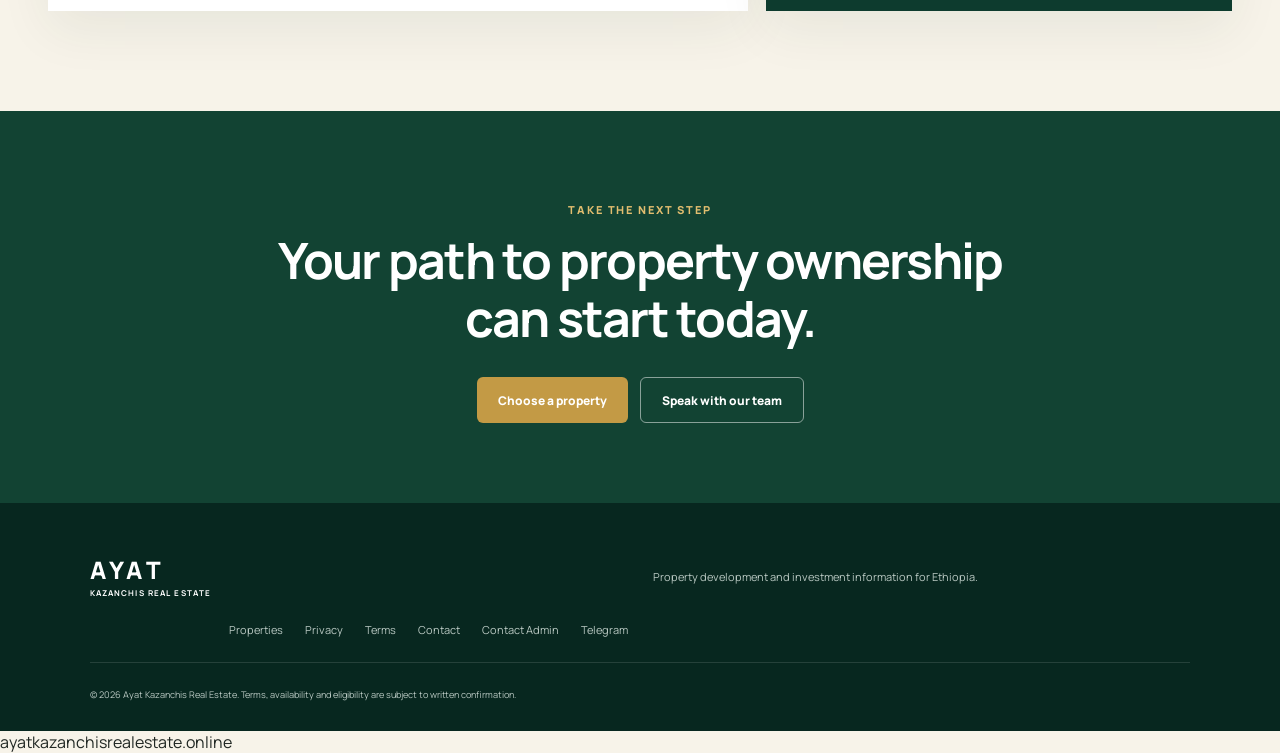
==== commit 4b1563e1: "Initial commit" ====
--- a/index.html
+++ b/index.html
@@ -1,8 +1,8 @@
 <!doctype html>
-<html lang="en"><head><meta charset="utf-8"><meta name="viewport" content="width=device-width,initial-scale=1"><meta name="description" content="Explore Ayat Kazanchis apartments, commercial property and transparent investment opportunities in Addis Ababa."><meta name="theme-color" content="#0d3b2e"><meta property="og:title" content="Ayat Kazanchis Real Estate"><meta property="og:image" content="images/ayat kazanchis apartments.webp"><title>Ayat Kazanchis Real Estate | Addis Ababa Property</title><link rel="preconnect" href="https://fonts.bunny.net"><link href="https://fonts.bunny.net/css?family=manrope:400,500,600,700,800&display=swap" rel="stylesheet"><link rel="stylesheet" href="home.css?v=20260914"><link rel="stylesheet" href="property-enhancements.css?v=20260914"><link rel="stylesheet" href="home-enhancements.css?v=20260914"><script type="application/ld+json">{"@context":"https://schema.org","@type":["Organization","LocalBusiness"],"name":"Ayat Kazanchis Real Estate","areaServed":"Ethiopia","address":{"@type":"PostalAddress","addressLocality":"Addis Ababa","addressCountry":"ET"}}</script></head><body>
-<header class="site-header"><a class="wordmark" href="index.html"><span>AYAT</span><small>KAZANCHIS REAL ESTATE</small></a><button class="menu-toggle" aria-label="Open menu" aria-expanded="false">☰</button><nav class="site-nav"><a href="#about">Company</a><a href="#properties">Properties</a><a href="#opportunities">Shares</a><a href="#business">Our business</a><a href="contact.html">Contact</a></nav><div class="header-actions"><a href="login.html">Sign in</a><a class="btn btn-gold" href="register.html">Create account</a></div></header>
+<html lang="en"><head><meta charset="utf-8"><meta name="viewport" content="width=device-width,initial-scale=1"><meta name="description" content="Explore Ayat Kazanchis apartments, commercial property and transparent investment opportunities in Addis Ababa."><meta name="theme-color" content="#0d3b2e"><meta property="og:title" content="Ayat Kazanchis Real Estate"><meta property="og:image" content="images/ayat kazanchis apartments.webp"><title>Ayat Kazanchis Real Estate | Addis Ababa Property</title><link rel="preconnect" href="https://fonts.bunny.net"><link href="https://fonts.bunny.net/css?family=manrope:400,500,600,700,800&display=swap" rel="stylesheet"><link rel="stylesheet" href="home.css?v=20260914"><link rel="stylesheet" href="property-enhancements.css?v=20260914"><link rel="stylesheet" href="home-enhancements.css?v=20260914"><link rel="stylesheet" href="support.css?v=20260916"><script type="application/ld+json">{"@context":"https://schema.org","@type":["Organization","LocalBusiness"],"name":"Ayat Kazanchis Real Estate","areaServed":"Ethiopia","address":{"@type":"PostalAddress","addressLocality":"Addis Ababa","addressCountry":"ET"}}</script></head><body>
+<header class="site-header"><a class="wordmark" href="index.html"><span>AYAT</span><small>KAZANCHIS REAL ESTATE</small></a><button class="menu-toggle" aria-label="Open menu" aria-expanded="false">☰</button><nav class="site-nav"><a href="#about">Company</a><a href="#properties">Properties</a><a href="#opportunities">Shares</a><a href="#business">Our business</a><a href="contact.html">Contact</a><a href="#support-chat" data-support-open>Contact Admin</a><a href="https://t.me/AYAT808820" target="_blank" rel="noopener noreferrer">Telegram</a></nav><div class="header-actions"><a href="login.html">Sign in</a><a class="btn btn-gold" href="register.html">Create account</a></div></header>
 <main>
-<section class="hero property-hero"><div class="hero-content"><p class="eyebrow">Property ownership · Addis Ababa</p><h1>Ayat Shares<br><em>Your Path to Succeed.</em></h1><p>Build toward a home, a commercial space or a carefully reviewed investment opportunity—with clear information and support at every stage.</p><div class="hero-actions"><a class="btn btn-gold" href="register.html">Invest Now</a><a class="btn btn-outline" href="#properties">Explore Properties</a><a class="btn btn-outline" href="#opportunities">View Investment Opportunities</a></div></div><div class="hero-note"><b>20% when agreement is signed</b><span>The remaining 80% is scheduled during the period until delivery.</span></div></section>
+<section class="hero property-hero"><div class="hero-content"><p class="eyebrow">Property ownership · Addis Ababa</p><h1>Ayat Shares<br><em>Your Path to Succeed.</em></h1><p>Build toward a home, a commercial space or a carefully reviewed investment opportunity—with clear information and support at every stage.</p><div class="hero-actions"><a class="btn btn-gold" href="register.html">Invest Now</a><a class="btn btn-outline" href="#support-chat" data-support-open>Contact Admin</a><a class="btn btn-outline" href="https://t.me/AYAT808820" target="_blank" rel="noopener noreferrer"></a></div></div><div class="hero-note"><b>20% when agreement is signed</b><span>The remaining 80% is scheduled during the period until delivery.</span></div></section>
 <section class="trust"><div>⌂ <span><b>Real Projects</b><small>Visible development</small></span></div><div>◎ <span><b>Clear Process</b><small>Understand each step</small></span></div><div>◇ <span><b>Secure Account</b><small>Protected access</small></span></div><div>▦ <span><b>Professional Management</b><small>Organized oversight</small></span></div><div>◡ <span><b>Dedicated Support</b><small>Help when needed</small></span></div></section>
 <section class="section intro" id="about"><div><p class="eyebrow dark">Welcome to Ayat Kazanchis</p><h2>Own a place. Build a plan. Move forward.</h2><p class="body-copy">Discover residential and commercial developments, understand the payment schedule and begin an application for the property that fits your plans.</p><div class="button-row"><a class="btn btn-green" href="#properties">Available properties</a><a class="text-arrow" href="#business">Explore our industries →</a></div></div><figure class="feature-image"><img src="images/commercial_design2.1c1cf9b5.webp" alt="Ayat mixed-use commercial development" loading="lazy"><figcaption><span>Residential &amp; commercial</span><b>Connected to modern Addis Ababa</b></figcaption></figure></section>
 <section class="property-showcase" id="properties"><div class="section"><div class="section-head"><div><p class="eyebrow dark">Property opportunities</p><h2>Begin your ownership journey</h2></div><p>Choose a development, request current availability and receive the approved unit, price and agreement details.</p></div><div class="property-cards"><article><img src="images/ayat kazanchis apartments.webp" alt="Ayat Kazanchis apartments" loading="lazy"><div><span>Residential</span><h3>Ayat Kazanchis Apartments</h3><p>Modern apartments with convenient access to commercial and transport connections.</p><a class="btn btn-green" href="contact.html?project=Ayat%20Kazanchis%20Apartments">Apply to buy</a></div></article><article><img src="images/grand_mall.48cd067e.webp" alt="Ayat Grand Mall" loading="lazy"><div><span>Commercial</span><h3>Ayat Grand Mall</h3><p>A major commercial destination planned with 3,000 shops across approximately 240,000 square metres.</p><a class="btn btn-green" href="contact.html?project=Ayat%20Grand%20Mall">Request a commercial unit</a></div></article><article><img src="images/ayat hill bottom apartments.webp" alt="Hill Bottom Business Outlets" loading="lazy"><div><span>Business outlets</span><h3>Hill Bottom Business Outlets</h3><p>Commercial outlets positioned near an established residential community and everyday services.</p><a class="btn btn-green" href="contact.html?project=Hill%20Bottom%20Business%20Outlets">Apply for an outlet</a></div></article></div></div></section>
@@ -12,5 +12,5 @@
 <section class="business" id="business"><div class="section"><div class="section-head"><div><p class="eyebrow">Where capital is deployed</p><h2>Assets and operating industries</h2></div><p>Invest and Relax</p></div><div class="asset-story-grid"><article><img src="images/ayat kazanchis apartments.webp" alt="Ayat residential property"><div><span>Property</span><h3>Residential &amp; commercial real estate</h3><p>Capital supports documented development stages, property infrastructure and approved unit programmes.</p></div></article><article><img src="images/oil-gas-infrastructure-v2.png" alt="Illustrative oil and gas infrastructure" loading="lazy"><div><span>Infrastructure</span><h3>Oil &amp; gas</h3><p>Shown as an industry category only where legally permitted, operated and supported by current company documents.</p></div></article><article><img src="images/import-export.png" alt="Import and export logistics" loading="lazy"><div><span>Trade</span><h3>Import, export &amp; shipping</h3><p>Trade and logistics activities connect materials, manufacturing and commercial delivery.</p></div></article><article><img src="images/gold-oil-gas.png" alt="Gold and mining activity" loading="lazy"><div><span>Materials</span><h3>Mining, gold &amp; manufacturing</h3><p>Participation depends on project verification, applicable licences and opportunity-specific disclosure.</p></div></article></div><div class="industry-list"><span>Commercial real estate development</span><span>Batching plant industry</span><span>Block manufacturing</span><span>Gravel manufacturing</span><span>Shipping industry</span><span>Wood &amp; metal products</span><span>Marble manufacturing</span><span>Hotel &amp; tourism</span><span>Education</span><span>Financial sector</span></div></div></section>
 <section class="section testimonials" aria-labelledby="testimonial-title"><div class="section-head"><div><p class="eyebrow dark">Investor confidence</p><h2 id="testimonial-title">Built on clarity and access</h2></div><p>Tested Approved and trusted</p></div><div class="testimonial-grid"><article><img src="images/home/elena-floyd.jpg" alt="Investor profile placeholder" loading="lazy"><div><span>Example investor experience</span><h3>Mekdes</h3><small>Addis Ababa, Ethiopia</small><p>“Investing through this platform gave me transparency and confidence. I can track my property investment progress anytime.”</p><b></b></div></article><article class="trust-quote"><span>AYAT STANDARD</span><h3>Information before commitment.</h3><p>Review the asset, documents, payment schedule and risks before opening an investment.</p><a href="#opportunities">View opportunities →</a></article></div></section>
 <section class="cta"><p class="eyebrow">Take the next step</p><h2>Your path to property ownership can start today.</h2><div><a class="btn btn-gold" href="#properties">Choose a property</a><a class="btn btn-outline" href="contact.html">Speak with our team</a></div></section>
-</main><footer><a class="wordmark inverse" href="index.html"><span>AYAT</span><small>KAZANCHIS REAL ESTATE</small></a><p>Property development and investment information for Ethiopia.</p><nav><a href="#properties">Properties</a><a href="privacy.html">Privacy</a><a href="terms.html">Terms</a><a href="contact.html">Contact</a></nav><small>© 2026 Ayat Kazanchis Real Estate. Terms, availability and eligibility are subject to written confirmation.</small></footer><div class="activity-popup" data-activity hidden><span>RECENT PLATFORM ACTIVITY</span><p data-activity-copy></p><small data-activity-time></small></div><div class="mobile-cta"><a href="#properties">Properties</a><a href="register.html">Invest Now</a></div><script src="home.js?v=20260914"></script></body></html>
-ayatkazanchisrealestate.online+</main><footer><a class="wordmark inverse" href="index.html"><span>AYAT</span><small>KAZANCHIS REAL ESTATE</small></a><p>Property development and investment information for Ethiopia.</p><nav><a href="#properties">Properties</a><a href="privacy.html">Privacy</a><a href="terms.html">Terms</a><a href="contact.html">Contact</a><a href="#support-chat" data-support-open>Contact Admin</a><a href="https://t.me/AYAT808820" target="_blank" rel="noopener noreferrer">Telegram</a></nav><small>© 2026 Ayat Kazanchis Real Estate. Terms, availability and eligibility are subject to written confirmation.</small></footer><div class="activity-popup" data-activity hidden><span>RECENT PLATFORM ACTIVITY</span><p data-activity-copy></p><small data-activity-time></small></div><div class="mobile-cta"><a href="https://t.me/AYAT808820" target="_blank" rel="noopener noreferrer">Telegram</a><a href="#support-chat" data-support-open>Contact Admin</a></div><script src="home.js?v=20260916"></script><script src="support.js?v=20260916"></script></body></html>
+ayatkazanchisrealestate.online
--- a/support.css
+++ b/support.css
@@ -0,0 +1,3 @@
+.faq-support-item{padding:18px;border:1px solid #e3e6ea;border-radius:10px;background:#fff;cursor:pointer;transition:.2s}.faq-support-item:hover{border-color:#E31937;box-shadow:0 8px 20px #171a200d}.faq-support-item h3{margin:0!important}.faq-support-item p{display:none}.support-prompt{margin-top:12px;padding:14px;border-left:3px solid #E31937;background:#fff3f3;color:#65161a;font-size:12px;line-height:1.5}.support-prompt button,.support-bot-launch{margin-top:12px;padding:10px 15px;border:0;border-radius:5px;background:#E31937;color:#fff;font-weight:600}.support-bot-launch{position:fixed;z-index:55;right:22px;bottom:22px;margin:0;box-shadow:0 10px 25px #E3193740}.support-chat-layer{position:fixed;z-index:100;inset:0;display:grid;place-items:end;padding:20px;background:#171a2066}.support-chat-layer[hidden]{display:none}.support-chat{width:min(390px,100%);height:min(590px,calc(100vh - 40px));display:flex;flex-direction:column;overflow:hidden;border-radius:14px;background:#fff;box-shadow:0 25px 70px #0004}.support-chat-head{padding:17px;display:flex;align-items:center;gap:11px;background:#171a20;color:#fff}.support-agent-dot{width:38px;height:38px;display:grid;place-items:center;border-radius:50%;background:#E31937}.support-chat-head div{flex:1}.support-chat-head b,.support-chat-head small{display:block}.support-chat-head small{margin-top:3px;color:#b7bbc2}.support-chat-head button{border:0;background:none;color:#fff;font-size:22px}.support-messages{padding:17px;flex:1;overflow:auto;background:#f6f7f8}.support-message{max-width:82%;margin-bottom:11px;padding:11px 13px;border-radius:11px 11px 11px 3px;background:#fff;font-size:12px;line-height:1.5}.support-message.user{margin-left:auto;border-radius:11px 11px 3px 11px;background:#E31937;color:#fff}.support-chat-form{padding:12px;display:grid;grid-template-columns:1fr auto;gap:8px;border-top:1px solid #e5e7eb}.support-chat-form input{height:42px;padding:0 12px;border:1px solid #d1d5db;border-radius:6px}.support-chat-form button{padding:0 16px;border:0;border-radius:6px;background:#E31937;color:#fff}.contact-success{margin-bottom:15px;padding:12px;border:1px solid #86efac;background:#f0fdf4;color:#166534;border-radius:6px}.contact-error{margin-bottom:15px;padding:12px;border:1px solid #fecaca;background:#fef2f2;color:#991b1b;border-radius:6px}
+@media(max-width:600px){.support-chat-layer{padding:0}.support-chat{width:100%;height:100%;max-height:none;border-radius:0}.support-bot-launch{right:14px;bottom:14px}}
+.support-bot-launch{display:flex;align-items:center;gap:8px;border-radius:999px;background:#0d3b2e;box-shadow:0 12px 30px #0d3b2e55}.support-bot-launch span{color:#d8ae58;font-size:12px}.support-chat-head{background:#0d3b2e}.support-agent-dot{background:#c59a43}.support-chat-head small{color:#d7e2dd}.support-messages{background:#f3f6f4}.support-message.user{background:#0d3b2e}.support-chat-form button{background:#c59a43;font-weight:700}.support-prompt{border-left-color:#c59a43;background:#fff9eb;color:#594313}.support-prompt button{background:#0d3b2e}
